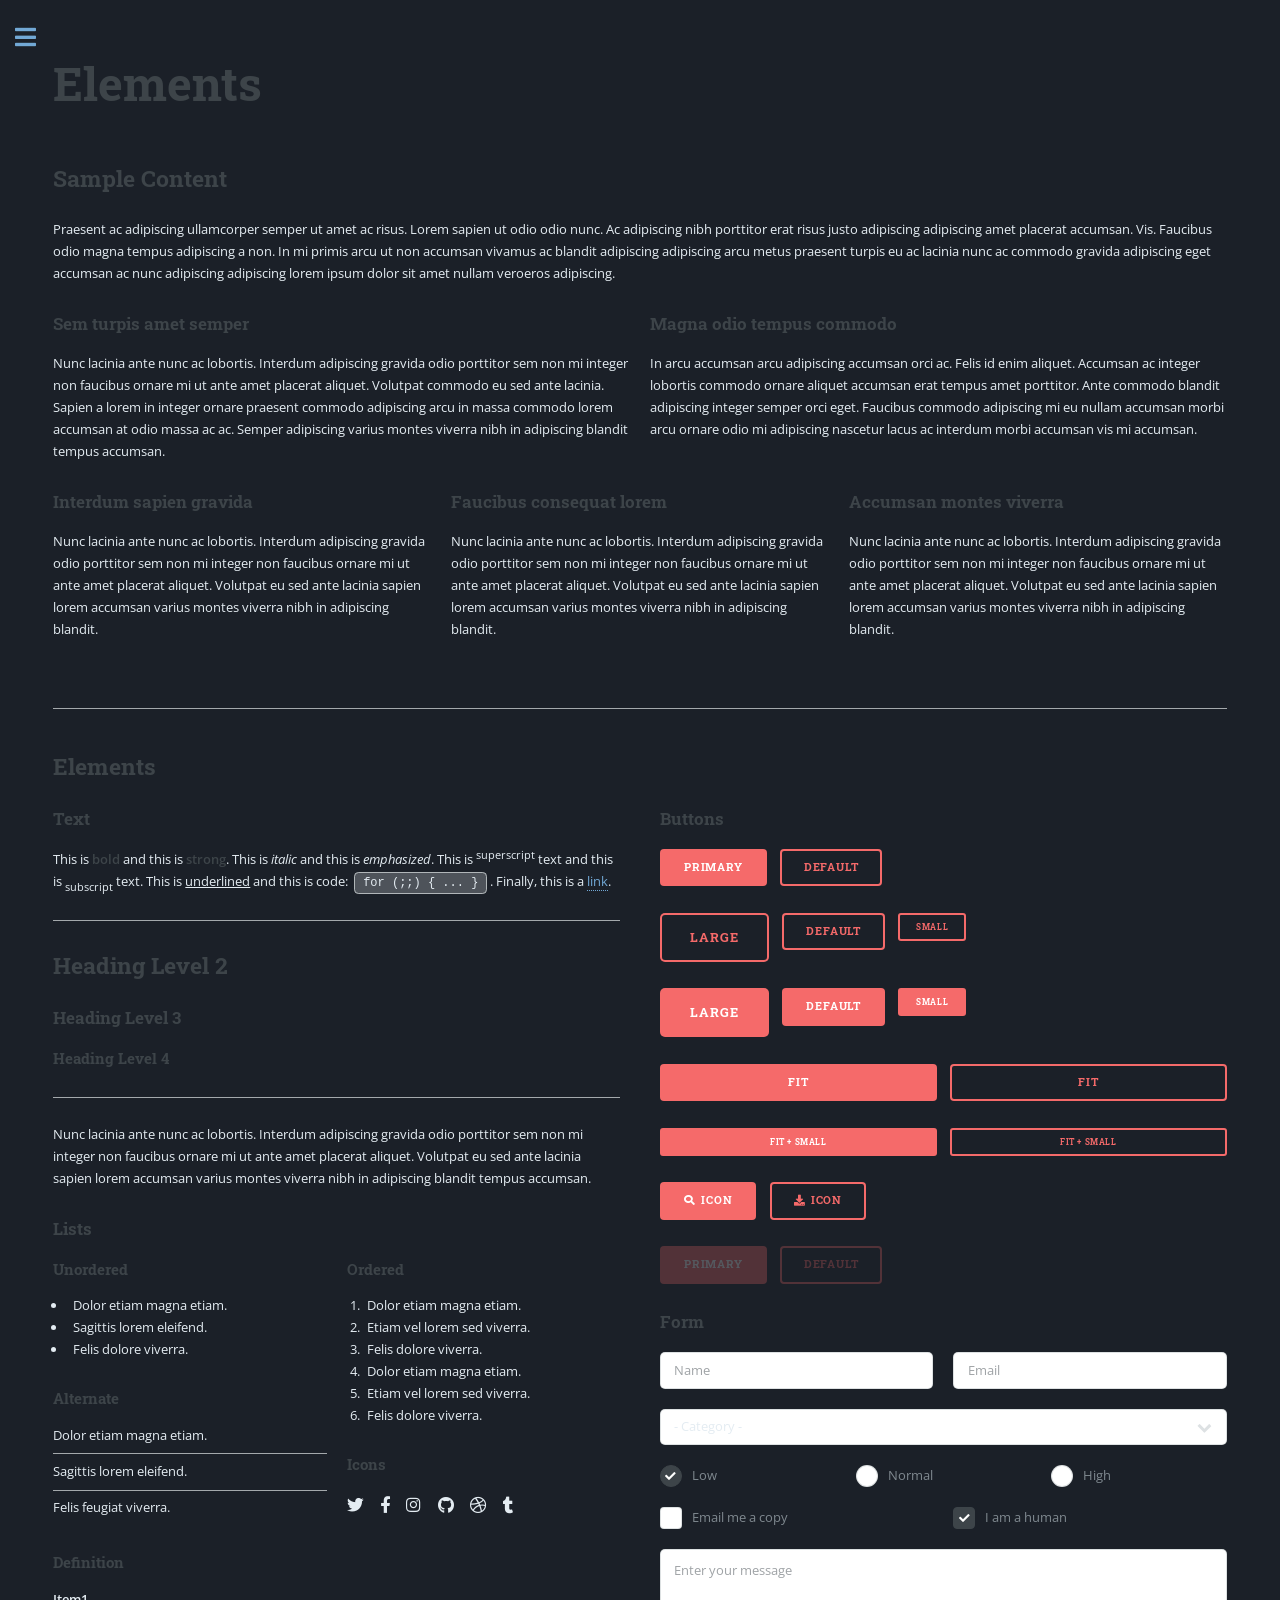
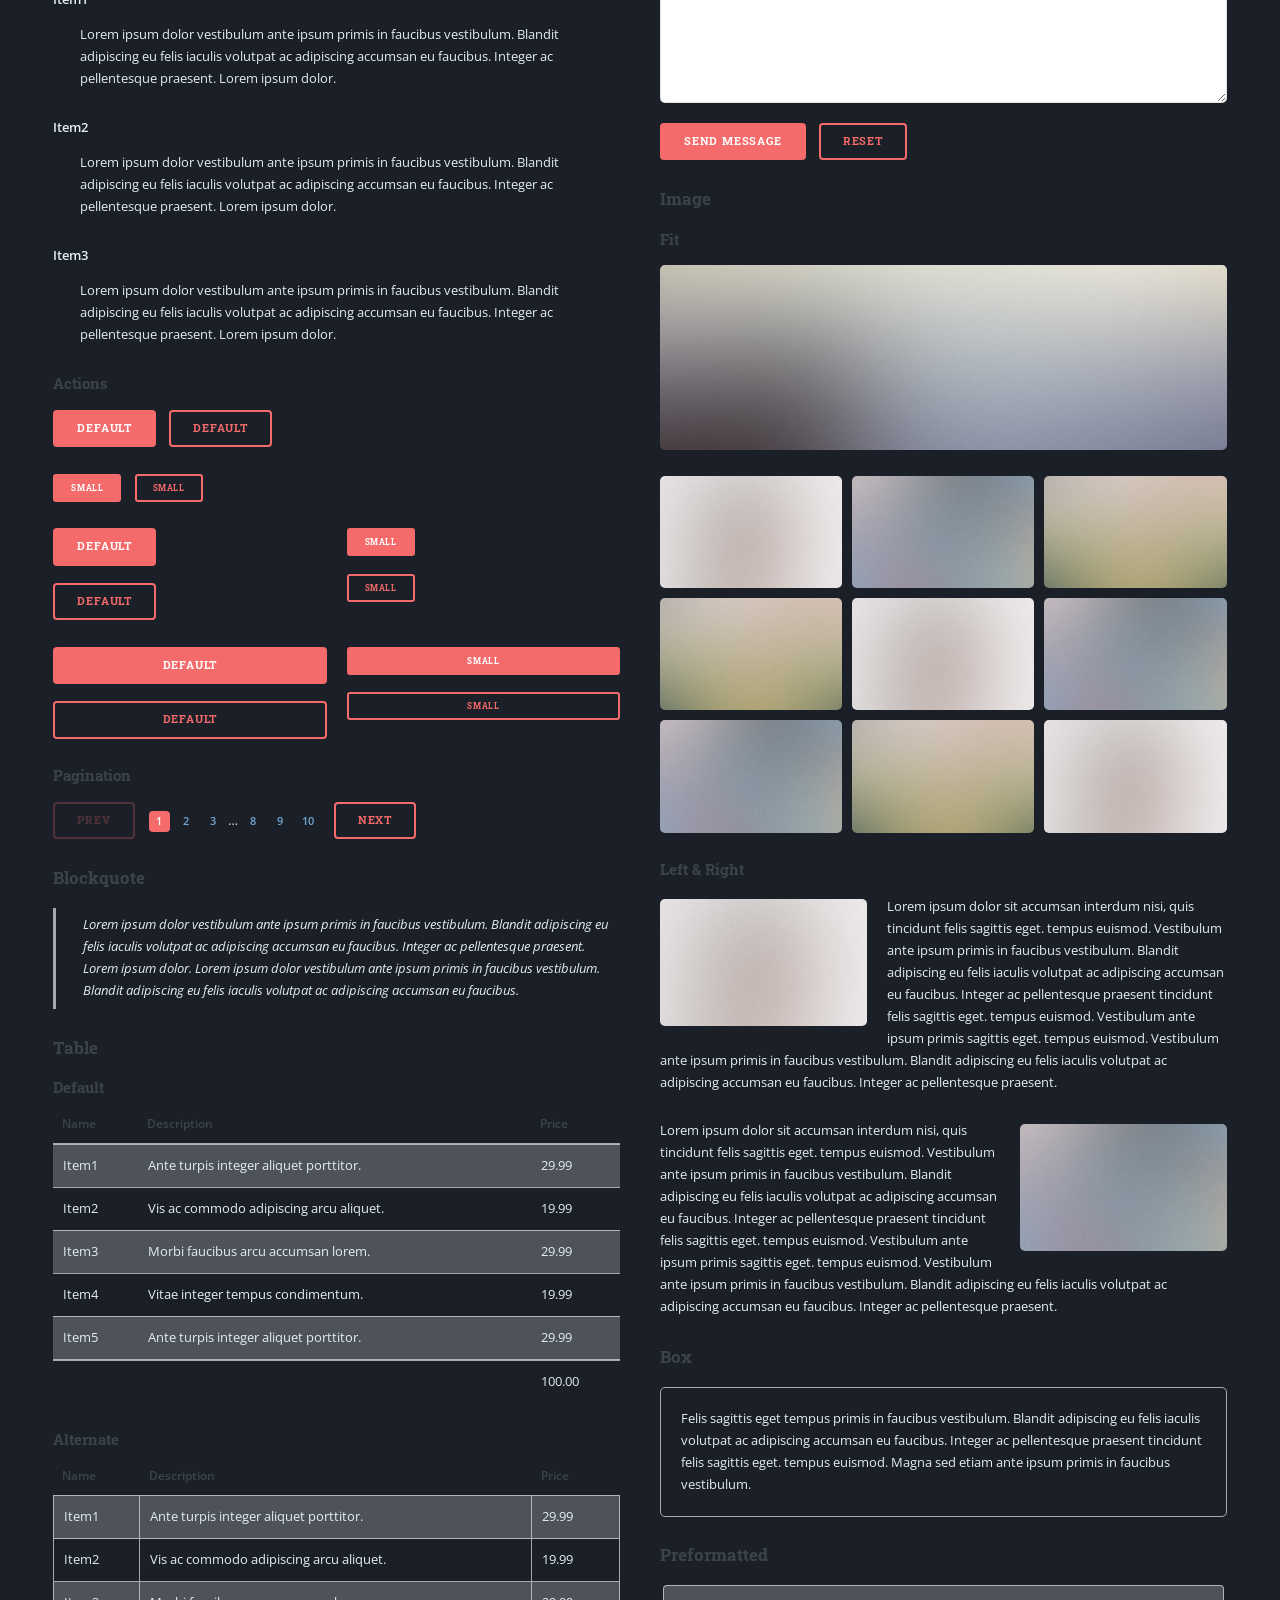
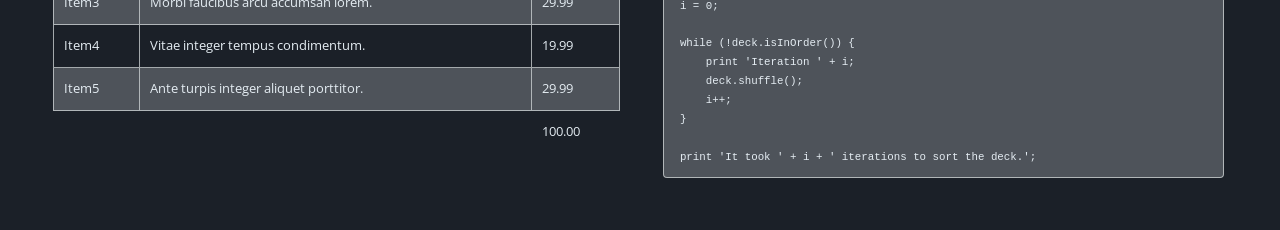
==== html5up-editorial/elements.html @ 7273179c "colors" ====
<!DOCTYPE HTML>
<!--
	Editorial by HTML5 UP
	html5up.net | @ajlkn
	Free for personal and commercial use under the CCA 3.0 license (html5up.net/license)
-->
<html>
	<head>
		<title>Elements - Editorial by HTML5 UP</title>
		<meta charset="utf-8" />
		<meta name="viewport" content="width=device-width, initial-scale=1, user-scalable=no" />
		<link rel="stylesheet" href="assets/css/main.css" />
	</head>
	<body class="is-preload">

		<!-- Wrapper -->
			<div id="wrapper">

				<!-- Main -->
					<div id="main">
						<div class="inner">

							<!-- Header -->
							

							<!-- Content -->
								<section>
									<header class="main">
										<h1>Elements</h1>
									</header>

									<!-- Content -->
										<h2 id="content">Sample Content</h2>
										<p>Praesent ac adipiscing ullamcorper semper ut amet ac risus. Lorem sapien ut odio odio nunc. Ac adipiscing nibh porttitor erat risus justo adipiscing adipiscing amet placerat accumsan. Vis. Faucibus odio magna tempus adipiscing a non. In mi primis arcu ut non accumsan vivamus ac blandit adipiscing adipiscing arcu metus praesent turpis eu ac lacinia nunc ac commodo gravida adipiscing eget accumsan ac nunc adipiscing adipiscing lorem ipsum dolor sit amet nullam veroeros adipiscing.</p>
										<div class="row">
											<div class="col-6 col-12-small">
												<h3>Sem turpis amet semper</h3>
												<p>Nunc lacinia ante nunc ac lobortis. Interdum adipiscing gravida odio porttitor sem non mi integer non faucibus ornare mi ut ante amet placerat aliquet. Volutpat commodo eu sed ante lacinia. Sapien a lorem in integer ornare praesent commodo adipiscing arcu in massa commodo lorem accumsan at odio massa ac ac. Semper adipiscing varius montes viverra nibh in adipiscing blandit tempus accumsan.</p>
											</div>
											<div class="col-6 col-12-small">
												<h3>Magna odio tempus commodo</h3>
												<p>In arcu accumsan arcu adipiscing accumsan orci ac. Felis id enim aliquet. Accumsan ac integer lobortis commodo ornare aliquet accumsan erat tempus amet porttitor. Ante commodo blandit adipiscing integer semper orci eget. Faucibus commodo adipiscing mi eu nullam accumsan morbi arcu ornare odio mi adipiscing nascetur lacus ac interdum morbi accumsan vis mi accumsan.</p>
											</div>
											<!-- Break -->
											<div class="col-4 col-12-medium">
												<h3>Interdum sapien gravida</h3>
												<p>Nunc lacinia ante nunc ac lobortis. Interdum adipiscing gravida odio porttitor sem non mi integer non faucibus ornare mi ut ante amet placerat aliquet. Volutpat eu sed ante lacinia sapien lorem accumsan varius montes viverra nibh in adipiscing blandit.</p>
											</div>
											<div class="col-4 col-12-medium">
												<h3>Faucibus consequat lorem</h3>
												<p>Nunc lacinia ante nunc ac lobortis. Interdum adipiscing gravida odio porttitor sem non mi integer non faucibus ornare mi ut ante amet placerat aliquet. Volutpat eu sed ante lacinia sapien lorem accumsan varius montes viverra nibh in adipiscing blandit.</p>
											</div>
											<div class="col-4 col-12-medium">
												<h3>Accumsan montes viverra</h3>
												<p>Nunc lacinia ante nunc ac lobortis. Interdum adipiscing gravida odio porttitor sem non mi integer non faucibus ornare mi ut ante amet placerat aliquet. Volutpat eu sed ante lacinia sapien lorem accumsan varius montes viverra nibh in adipiscing blandit.</p>
											</div>
										</div>

									<hr class="major" />

									<!-- Elements -->
										<h2 id="elements">Elements</h2>
										<div class="row gtr-200">
											<div class="col-6 col-12-medium">

												<!-- Text stuff -->
													<h3>Text</h3>
													<p>This is <b>bold</b> and this is <strong>strong</strong>. This is <i>italic</i> and this is <em>emphasized</em>.
													This is <sup>superscript</sup> text and this is <sub>subscript</sub> text.
													This is <u>underlined</u> and this is code: <code>for (;;) { ... }</code>.
													Finally, this is a <a href="#">link</a>.</p>
													<hr />
													<h2>Heading Level 2</h2>
													<h3>Heading Level 3</h3>
													<h4>Heading Level 4</h4>
													<hr />
													<p>Nunc lacinia ante nunc ac lobortis. Interdum adipiscing gravida odio porttitor sem non mi integer non faucibus ornare mi ut ante amet placerat aliquet. Volutpat eu sed ante lacinia sapien lorem accumsan varius montes viverra nibh in adipiscing blandit tempus accumsan.</p>

												<!-- Lists -->
													<h3>Lists</h3>
													<div class="row">
														<div class="col-6 col-12-small">

															<h4>Unordered</h4>
															<ul>
																<li>Dolor etiam magna etiam.</li>
																<li>Sagittis lorem eleifend.</li>
																<li>Felis dolore viverra.</li>
															</ul>

															<h4>Alternate</h4>
															<ul class="alt">
																<li>Dolor etiam magna etiam.</li>
																<li>Sagittis lorem eleifend.</li>
																<li>Felis feugiat viverra.</li>
															</ul>

														</div>
														<div class="col-6 col-12-small">

															<h4>Ordered</h4>
															<ol>
																<li>Dolor etiam magna etiam.</li>
																<li>Etiam vel lorem sed viverra.</li>
																<li>Felis dolore viverra.</li>
																<li>Dolor etiam magna etiam.</li>
																<li>Etiam vel lorem sed viverra.</li>
																<li>Felis dolore viverra.</li>
															</ol>

															<h4>Icons</h4>
															<ul class="icons">
																<li><a href="#" class="icon brands fa-twitter"><span class="label">Twitter</span></a></li>
																<li><a href="#" class="icon brands fa-facebook-f"><span class="label">Facebook</span></a></li>
																<li><a href="#" class="icon brands fa-instagram"><span class="label">Instagram</span></a></li>
																<li><a href="#" class="icon brands fa-github"><span class="label">Github</span></a></li>
																<li><a href="#" class="icon brands fa-dribbble"><span class="label">Dribbble</span></a></li>
																<li><a href="#" class="icon brands fa-tumblr"><span class="label">Tumblr</span></a></li>
															</ul>

														</div>
													</div>
													<h4>Definition</h4>
													<dl>
														<dt>Item1</dt>
														<dd>
															<p>Lorem ipsum dolor vestibulum ante ipsum primis in faucibus vestibulum. Blandit adipiscing eu felis iaculis volutpat ac adipiscing accumsan eu faucibus. Integer ac pellentesque praesent. Lorem ipsum dolor.</p>
														</dd>
														<dt>Item2</dt>
														<dd>
															<p>Lorem ipsum dolor vestibulum ante ipsum primis in faucibus vestibulum. Blandit adipiscing eu felis iaculis volutpat ac adipiscing accumsan eu faucibus. Integer ac pellentesque praesent. Lorem ipsum dolor.</p>
														</dd>
														<dt>Item3</dt>
														<dd>
															<p>Lorem ipsum dolor vestibulum ante ipsum primis in faucibus vestibulum. Blandit adipiscing eu felis iaculis volutpat ac adipiscing accumsan eu faucibus. Integer ac pellentesque praesent. Lorem ipsum dolor.</p>
														</dd>
													</dl>

													<h4>Actions</h4>
													<ul class="actions">
														<li><a href="#" class="button primary">Default</a></li>
														<li><a href="#" class="button">Default</a></li>
													</ul>
													<ul class="actions small">
														<li><a href="#" class="button primary small">Small</a></li>
														<li><a href="#" class="button small">Small</a></li>
													</ul>
													<div class="row">
														<div class="col-6 col-12-small">
															<ul class="actions stacked">
																<li><a href="#" class="button primary">Default</a></li>
																<li><a href="#" class="button">Default</a></li>
															</ul>
														</div>
														<div class="col-6 col-12-small">
															<ul class="actions stacked">
																<li><a href="#" class="button primary small">Small</a></li>
																<li><a href="#" class="button small">Small</a></li>
															</ul>
														</div>
														<div class="col-6 col-12-small">
															<ul class="actions stacked">
																<li><a href="#" class="button primary fit">Default</a></li>
																<li><a href="#" class="button fit">Default</a></li>
															</ul>
														</div>
														<div class="col-6 col-12-small">
															<ul class="actions stacked">
																<li><a href="#" class="button primary small fit">Small</a></li>
																<li><a href="#" class="button small fit">Small</a></li>
															</ul>
														</div>
													</div>

													<h4>Pagination</h4>
													<ul class="pagination">
														<li><span class="button disabled">Prev</span></li>
														<li><a href="#" class="page active">1</a></li>
														<li><a href="#" class="page">2</a></li>
														<li><a href="#" class="page">3</a></li>
														<li><span>&hellip;</span></li>
														<li><a href="#" class="page">8</a></li>
														<li><a href="#" class="page">9</a></li>
														<li><a href="#" class="page">10</a></li>
														<li><a href="#" class="button">Next</a></li>
													</ul>

												<!-- Blockquote -->
													<h3>Blockquote</h3>
													<blockquote>Lorem ipsum dolor vestibulum ante ipsum primis in faucibus vestibulum. Blandit adipiscing eu felis iaculis volutpat ac adipiscing accumsan eu faucibus. Integer ac pellentesque praesent. Lorem ipsum dolor. Lorem ipsum dolor vestibulum ante ipsum primis in faucibus vestibulum. Blandit adipiscing eu felis iaculis volutpat ac adipiscing accumsan eu faucibus.</blockquote>

												<!-- Table -->
													<h3>Table</h3>

													<h4>Default</h4>
													<div class="table-wrapper">
														<table>
															<thead>
																<tr>
																	<th>Name</th>
																	<th>Description</th>
																	<th>Price</th>
																</tr>
															</thead>
															<tbody>
																<tr>
																	<td>Item1</td>
																	<td>Ante turpis integer aliquet porttitor.</td>
																	<td>29.99</td>
																</tr>
																<tr>
																	<td>Item2</td>
																	<td>Vis ac commodo adipiscing arcu aliquet.</td>
																	<td>19.99</td>
																</tr>
																<tr>
																	<td>Item3</td>
																	<td> Morbi faucibus arcu accumsan lorem.</td>
																	<td>29.99</td>
																</tr>
																<tr>
																	<td>Item4</td>
																	<td>Vitae integer tempus condimentum.</td>
																	<td>19.99</td>
																</tr>
																<tr>
																	<td>Item5</td>
																	<td>Ante turpis integer aliquet porttitor.</td>
																	<td>29.99</td>
																</tr>
															</tbody>
															<tfoot>
																<tr>
																	<td colspan="2"></td>
																	<td>100.00</td>
																</tr>
															</tfoot>
														</table>
													</div>

													<h4>Alternate</h4>
													<div class="table-wrapper">
														<table class="alt">
															<thead>
																<tr>
																	<th>Name</th>
																	<th>Description</th>
																	<th>Price</th>
																</tr>
															</thead>
															<tbody>
																<tr>
																	<td>Item1</td>
																	<td>Ante turpis integer aliquet porttitor.</td>
																	<td>29.99</td>
																</tr>
																<tr>
																	<td>Item2</td>
																	<td>Vis ac commodo adipiscing arcu aliquet.</td>
																	<td>19.99</td>
																</tr>
																<tr>
																	<td>Item3</td>
																	<td> Morbi faucibus arcu accumsan lorem.</td>
																	<td>29.99</td>
																</tr>
																<tr>
																	<td>Item4</td>
																	<td>Vitae integer tempus condimentum.</td>
																	<td>19.99</td>
																</tr>
																<tr>
																	<td>Item5</td>
																	<td>Ante turpis integer aliquet porttitor.</td>
																	<td>29.99</td>
																</tr>
															</tbody>
															<tfoot>
																<tr>
																	<td colspan="2"></td>
																	<td>100.00</td>
																</tr>
															</tfoot>
														</table>
													</div>

											</div>
											<div class="col-6 col-12-medium">

												<!-- Buttons -->
													<h3>Buttons</h3>
													<ul class="actions">
														<li><a href="#" class="button primary">Primary</a></li>
														<li><a href="#" class="button">Default</a></li>
													</ul>
													<ul class="actions">
														<li><a href="#" class="button large">Large</a></li>
														<li><a href="#" class="button">Default</a></li>
														<li><a href="#" class="button small">Small</a></li>
													</ul>
													<ul class="actions">
														<li><a href="#" class="button primary large">Large</a></li>
														<li><a href="#" class="button primary">Default</a></li>
														<li><a href="#" class="button primary small">Small</a></li>
													</ul>
													<ul class="actions fit">
														<li><a href="#" class="button primary fit">Fit</a></li>
														<li><a href="#" class="button fit">Fit</a></li>
													</ul>
													<ul class="actions fit small">
														<li><a href="#" class="button primary fit small">Fit + Small</a></li>
														<li><a href="#" class="button fit small">Fit + Small</a></li>
													</ul>
													<ul class="actions">
														<li><a href="#" class="button primary icon solid fa-search">Icon</a></li>
														<li><a href="#" class="button icon solid fa-download">Icon</a></li>
													</ul>
													<ul class="actions">
														<li><span class="button primary disabled">Primary</span></li>
														<li><span class="button disabled">Default</span></li>
													</ul>

												<!-- Form -->
													<h3>Form</h3>

													<form method="post" action="#">
														<div class="row gtr-uniform">
															<div class="col-6 col-12-xsmall">
																<input type="text" name="demo-name" id="demo-name" value="" placeholder="Name" />
															</div>
															<div class="col-6 col-12-xsmall">
																<input type="email" name="demo-email" id="demo-email" value="" placeholder="Email" />
															</div>
															<!-- Break -->
															<div class="col-12">
																<select name="demo-category" id="demo-category">
																	<option value="">- Category -</option>
																	<option value="1">Manufacturing</option>
																	<option value="1">Shipping</option>
																	<option value="1">Administration</option>
																	<option value="1">Human Resources</option>
																</select>
															</div>
															<!-- Break -->
															<div class="col-4 col-12-small">
																<input type="radio" id="demo-priority-low" name="demo-priority" checked>
																<label for="demo-priority-low">Low</label>
															</div>
															<div class="col-4 col-12-small">
																<input type="radio" id="demo-priority-normal" name="demo-priority">
																<label for="demo-priority-normal">Normal</label>
															</div>
															<div class="col-4 col-12-small">
																<input type="radio" id="demo-priority-high" name="demo-priority">
																<label for="demo-priority-high">High</label>
															</div>
															<!-- Break -->
															<div class="col-6 col-12-small">
																<input type="checkbox" id="demo-copy" name="demo-copy">
																<label for="demo-copy">Email me a copy</label>
															</div>
															<div class="col-6 col-12-small">
																<input type="checkbox" id="demo-human" name="demo-human" checked>
																<label for="demo-human">I am a human</label>
															</div>
															<!-- Break -->
															<div class="col-12">
																<textarea name="demo-message" id="demo-message" placeholder="Enter your message" rows="6"></textarea>
															</div>
															<!-- Break -->
															<div class="col-12">
																<ul class="actions">
																	<li><input type="submit" value="Send Message" class="primary" /></li>
																	<li><input type="reset" value="Reset" /></li>
																</ul>
															</div>
														</div>
													</form>

												<!-- Image -->
													<h3>Image</h3>

													<h4>Fit</h4>
													<span class="image fit"><img src="images/pic11.jpg" alt="" /></span>
													<div class="box alt">
														<div class="row gtr-50 gtr-uniform">
															<div class="col-4"><span class="image fit"><img src="images/pic01.jpg" alt="" /></span></div>
															<div class="col-4"><span class="image fit"><img src="images/pic02.jpg" alt="" /></span></div>
															<div class="col-4"><span class="image fit"><img src="images/pic03.jpg" alt="" /></span></div>
															<!-- Break -->
															<div class="col-4"><span class="image fit"><img src="images/pic03.jpg" alt="" /></span></div>
															<div class="col-4"><span class="image fit"><img src="images/pic01.jpg" alt="" /></span></div>
															<div class="col-4"><span class="image fit"><img src="images/pic02.jpg" alt="" /></span></div>
															<!-- Break -->
															<div class="col-4"><span class="image fit"><img src="images/pic02.jpg" alt="" /></span></div>
															<div class="col-4"><span class="image fit"><img src="images/pic03.jpg" alt="" /></span></div>
															<div class="col-4"><span class="image fit"><img src="images/pic01.jpg" alt="" /></span></div>
														</div>
													</div>

													<h4>Left &amp; Right</h4>
													<p><span class="image left"><img src="images/pic01.jpg" alt="" /></span>Lorem ipsum dolor sit accumsan interdum nisi, quis tincidunt felis sagittis eget. tempus euismod. Vestibulum ante ipsum primis in faucibus vestibulum. Blandit adipiscing eu felis iaculis volutpat ac adipiscing accumsan eu faucibus. Integer ac pellentesque praesent tincidunt felis sagittis eget. tempus euismod. Vestibulum ante ipsum primis sagittis eget. tempus euismod. Vestibulum ante ipsum primis in faucibus vestibulum. Blandit adipiscing eu felis iaculis volutpat ac adipiscing accumsan eu faucibus. Integer ac pellentesque praesent.</p>
													<p><span class="image right"><img src="images/pic02.jpg" alt="" /></span>Lorem ipsum dolor sit accumsan interdum nisi, quis tincidunt felis sagittis eget. tempus euismod. Vestibulum ante ipsum primis in faucibus vestibulum. Blandit adipiscing eu felis iaculis volutpat ac adipiscing accumsan eu faucibus. Integer ac pellentesque praesent tincidunt felis sagittis eget. tempus euismod. Vestibulum ante ipsum primis sagittis eget. tempus euismod. Vestibulum ante ipsum primis in faucibus vestibulum. Blandit adipiscing eu felis iaculis volutpat ac adipiscing accumsan eu faucibus. Integer ac pellentesque praesent.</p>

												<!-- Box -->
													<h3>Box</h3>
													<div class="box">
														<p>Felis sagittis eget tempus primis in faucibus vestibulum. Blandit adipiscing eu felis iaculis volutpat ac adipiscing accumsan eu faucibus. Integer ac pellentesque praesent tincidunt felis sagittis eget. tempus euismod. Magna sed etiam ante ipsum primis in faucibus vestibulum.</p>
													</div>

												<!-- Preformatted Code -->
													<h3>Preformatted</h3>
													<pre><code>i = 0;

while (!deck.isInOrder()) {
    print 'Iteration ' + i;
    deck.shuffle();
    i++;
}

print 'It took ' + i + ' iterations to sort the deck.';
</code></pre>

											</div>
										</div>

								</section>

						</div>
					</div>

				<!-- Sidebar -->
					<div id="sidebar">
						<div class="inner">

							<!-- Search -->
								<section id="search" class="alt">
									<form method="post" action="#">
										<input type="text" name="query" id="query" placeholder="Search" />
									</form>
								</section>

							<!-- Menu -->
								<nav id="menu">
									<header class="major">
										<h2>Menu</h2>
									</header>
									<ul>
										<li><a href="index.html">Homepage</a></li>
										<li><a href="generic.html">Generic</a></li>
										<li><a href="elements.html">Elements</a></li>
										<li>
											<span class="opener">Submenu</span>
											<ul>
												<li><a href="#">Lorem Dolor</a></li>
												<li><a href="#">Ipsum Adipiscing</a></li>
												<li><a href="#">Tempus Magna</a></li>
												<li><a href="#">Feugiat Veroeros</a></li>
											</ul>
										</li>
										<li><a href="#">Etiam Dolore</a></li>
										<li><a href="#">Adipiscing</a></li>
										<li>
											<span class="opener">Another Submenu</span>
											<ul>
												<li><a href="#">Lorem Dolor</a></li>
												<li><a href="#">Ipsum Adipiscing</a></li>
												<li><a href="#">Tempus Magna</a></li>
												<li><a href="#">Feugiat Veroeros</a></li>
											</ul>
										</li>
										<li><a href="#">Maximus Erat</a></li>
										<li><a href="#">Sapien Mauris</a></li>
										<li><a href="#">Amet Lacinia</a></li>
									</ul>
								</nav>

							<!-- Section -->
								<section>
									<header class="major">
										<h2>Ante interdum</h2>
									</header>
									<div class="mini-posts">
										<article>
											<a href="#" class="image"><img src="images/pic07.jpg" alt="" /></a>
											<p>Aenean ornare velit lacus, ac varius enim lorem ullamcorper dolore aliquam.</p>
										</article>
										<article>
											<a href="#" class="image"><img src="images/pic08.jpg" alt="" /></a>
											<p>Aenean ornare velit lacus, ac varius enim lorem ullamcorper dolore aliquam.</p>
										</article>
										<article>
											<a href="#" class="image"><img src="images/pic09.jpg" alt="" /></a>
											<p>Aenean ornare velit lacus, ac varius enim lorem ullamcorper dolore aliquam.</p>
										</article>
									</div>
									<ul class="actions">
										<li><a href="#" class="button">More</a></li>
									</ul>
								</section>

							<!-- Section -->
								<section>
									<header class="major">
										<h2>Get in touch</h2>
									</header>
									<p>Sed varius enim lorem ullamcorper dolore aliquam aenean ornare velit lacus, ac varius enim lorem ullamcorper dolore. Proin sed aliquam facilisis ante interdum. Sed nulla amet lorem feugiat tempus aliquam.</p>
									<ul class="contact">
										<li class="icon solid fa-envelope"><a href="#">information@untitled.tld</a></li>
										<li class="icon solid fa-phone">(000) 000-0000</li>
										<li class="icon solid fa-home">1234 Somewhere Road #8254<br />
										Nashville, TN 00000-0000</li>
									</ul>
								</section>

							<!-- Footer -->
								<footer id="footer">
									<p class="copyright">&copy; Untitled. All rights reserved. Demo Images: <a href="https://unsplash.com">Unsplash</a>. Design: <a href="https://html5up.net">HTML5 UP</a>.</p>
								</footer>

						</div>
					</div>

			</div>

		<!-- Scripts -->
			<script src="assets/js/jquery.min.js"></script>
			<script src="assets/js/browser.min.js"></script>
			<script src="assets/js/breakpoints.min.js"></script>
			<script src="assets/js/util.js"></script>
			<script src="assets/js/main.js"></script>

	</body>
</html>
---- html5up-editorial/assets/css/main.css ----
@import url(fontawesome-all.min.css);
@import url("https://fonts.googleapis.com/css?family=Open+Sans:400,600,400italic,600italic|Roboto+Slab:400,700");
/*
	Editorial by HTML5 UP
	html5up.net | @ajlkn
	Free for personal and commercial use under the CCA 3.0 license (html5up.net/license)
*/
html, body, div, span, applet, object,
iframe, h1, h2, h3, h4, h5, h6, p, blockquote,
pre, a, abbr, acronym, address, big, cite,
code, del, dfn, em, img, ins, kbd, q, s, samp,
small, strike, strong, sub, sup, tt, var, b,
u, i, center, dl, dt, dd, ol, ul, li, fieldset,
form, label, legend, table, caption, tbody,
tfoot, thead, tr, th, td, article, aside,
canvas, details, embed, figure, figcaption,
footer, header, hgroup, menu, nav, output, ruby,
section, summary, time, mark, audio, video {
  margin: 0;
  padding: 0;
  border: 0;
  font-size: 100%;
  font: inherit;
  vertical-align: baseline; }

article, aside, details, figcaption, figure,
footer, header, hgroup, menu, nav, section {
  display: block; }

body {
  line-height: 1; }

ol, ul {
  list-style: none; }

blockquote, q {
  quotes: none; }
  blockquote:before, blockquote:after, q:before, q:after {
    content: '';
    content: none; }

table {
  border-collapse: collapse;
  border-spacing: 0; }

body {
  -webkit-text-size-adjust: none; }

mark {
  background-color: transparent;
  color: inherit; }

input::-moz-focus-inner {
  border: 0;
  padding: 0; }

input, select, textarea {
  -moz-appearance: none;
  -webkit-appearance: none;
  -ms-appearance: none;
  appearance: none; }

/* Basic */
@-ms-viewport {
  width: device-width; }

body {
  -ms-overflow-style: scrollbar; }

@media screen and (max-width: 480px) {
  html, body {
    min-width: 320px; } }

html {
  box-sizing: border-box; }

*, *:before, *:after {
  box-sizing: inherit; }

body {
  background: #1b2028; }
  body.is-preload *, body.is-preload *:before, body.is-preload *:after, body.is-resizing *, body.is-resizing *:before, body.is-resizing *:after {
    -moz-animation: none !important;
    -webkit-animation: none !important;
    -ms-animation: none !important;
    animation: none !important;
    -moz-transition: none !important;
    -webkit-transition: none !important;
    -ms-transition: none !important;
    transition: none !important; }

/* Type */
body, input, select, textarea {
  color: #e4ecf2;
  font-family: "Open Sans", sans-serif;
  font-size: 13pt;
  font-weight: 400;
  line-height: 1.65; }
  @media screen and (max-width: 1680px) {
    body, input, select, textarea {
      font-size: 11pt; } }
  @media screen and (max-width: 1280px) {
    body, input, select, textarea {
      font-size: 10pt; } }
  @media screen and (max-width: 360px) {
    body, input, select, textarea {
      font-size: 9pt; } }

a {
  -moz-transition: color 0.2s ease-in-out, border-bottom-color 0.2s ease-in-out;
  -webkit-transition: color 0.2s ease-in-out, border-bottom-color 0.2s ease-in-out;
  -ms-transition: color 0.2s ease-in-out, border-bottom-color 0.2s ease-in-out;
  transition: color 0.2s ease-in-out, border-bottom-color 0.2s ease-in-out;
  border-bottom: dotted 1px;
  color: #72a8d5;
  text-decoration: none; }
  a:hover {
    border-bottom-color: #171b1e;
    color: #171b1e !important; }
    a:hover strong {
      color: inherit; }

strong, b {
  color: #3d4449;
  font-weight: 600; }

em, i {
  font-style: italic; }

p {
  margin: 0 0 2em 0; }

h1, h2, h3, h4, h5, h6 {
  color: #3d4449;
  font-family: "Roboto Slab", serif;
  font-weight: 700;
  line-height: 1.5;
  margin: 0 0 1em 0; }
  h1 a, h2 a, h3 a, h4 a, h5 a, h6 a {
    color: inherit;
    text-decoration: none;
    border-bottom: 0; }

h1 {
  font-size: 4em;
  margin: 0 0 0.5em 0;
  line-height: 1.3; }

h2 {
  font-size: 1.75em; }

h3 {
  font-size: 1.25em; }

h4 {
  font-size: 1.1em; }

h5 {
  font-size: 0.9em; }

h6 {
  font-size: 0.7em; }

@media screen and (max-width: 1680px) {
  h1 {
    font-size: 3.5em; } }

@media screen and (max-width: 980px) {
  h1 {
    font-size: 3.25em; } }

@media screen and (max-width: 736px) {
  h1 {
    font-size: 2em;
    line-height: 1.4; }
  h2 {
    font-size: 1.5em; } }

sub {
  font-size: 0.8em;
  position: relative;
  top: 0.5em; }

sup {
  font-size: 0.8em;
  position: relative;
  top: -0.5em; }

blockquote {
  border-left: solid 3px rgba(210, 215, 217, 0.75);
  font-style: italic;
  margin: 0 0 2em 0;
  padding: 0.5em 0 0.5em 2em; }

code {
  background: rgba(230, 235, 237, 0.25);
  border-radius: 0.375em;
  border: solid 1px rgba(210, 215, 217, 0.75);
  font-family: "Courier New", monospace;
  font-size: 0.9em;
  margin: 0 0.25em;
  padding: 0.25em 0.65em; }

pre {
  -webkit-overflow-scrolling: touch;
  font-family: "Courier New", monospace;
  font-size: 0.9em;
  margin: 0 0 2em 0; }
  pre code {
    display: block;
    line-height: 1.75;
    padding: 1em 1.5em;
    overflow-x: auto; }

hr {
  border: 0;
  border-bottom: solid 1px rgba(210, 215, 217, 0.75);
  margin: 2em 0; }
  hr.major {
    margin: 3em 0; }

.align-left {
  text-align: left; }

.align-center {
  text-align: center; }

.align-right {
  text-align: right; }

/* Row */
.row {
  display: flex;
  flex-wrap: wrap;
  box-sizing: border-box;
  align-items: stretch; }
  .row > * {
    box-sizing: border-box; }
  .row.gtr-uniform > * > :last-child {
    margin-bottom: 0; }
  .row.aln-left {
    justify-content: flex-start; }
  .row.aln-center {
    justify-content: center; }
  .row.aln-right {
    justify-content: flex-end; }
  .row.aln-top {
    align-items: flex-start; }
  .row.aln-middle {
    align-items: center; }
  .row.aln-bottom {
    align-items: flex-end; }
  .row > .imp {
    order: -1; }
  .row > .col-1 {
    width: 8.33333%; }
  .row > .off-1 {
    margin-left: 8.33333%; }
  .row > .col-2 {
    width: 16.66667%; }
  .row > .off-2 {
    margin-left: 16.66667%; }
  .row > .col-3 {
    width: 25%; }
  .row > .off-3 {
    margin-left: 25%; }
  .row > .col-4 {
    width: 33.33333%; }
  .row > .off-4 {
    margin-left: 33.33333%; }
  .row > .col-5 {
    width: 41.66667%; }
  .row > .off-5 {
    margin-left: 41.66667%; }
  .row > .col-6 {
    width: 50%; }
  .row > .off-6 {
    margin-left: 50%; }
  .row > .col-7 {
    width: 58.33333%; }
  .row > .off-7 {
    margin-left: 58.33333%; }
  .row > .col-8 {
    width: 66.66667%; }
  .row > .off-8 {
    margin-left: 66.66667%; }
  .row > .col-9 {
    width: 75%; }
  .row > .off-9 {
    margin-left: 75%; }
  .row > .col-10 {
    width: 83.33333%; }
  .row > .off-10 {
    margin-left: 83.33333%; }
  .row > .col-11 {
    width: 91.66667%; }
  .row > .off-11 {
    margin-left: 91.66667%; }
  .row > .col-12 {
    width: 100%; }
  .row > .off-12 {
    margin-left: 100%; }
  .row.gtr-0 {
    margin-top: 0;
    margin-left: 0em; }
    .row.gtr-0 > * {
      padding: 0 0 0 0em; }
    .row.gtr-0.gtr-uniform {
      margin-top: 0em; }
      .row.gtr-0.gtr-uniform > * {
        padding-top: 0em; }
  .row.gtr-25 {
    margin-top: 0;
    margin-left: -0.375em; }
    .row.gtr-25 > * {
      padding: 0 0 0 0.375em; }
    .row.gtr-25.gtr-uniform {
      margin-top: -0.375em; }
      .row.gtr-25.gtr-uniform > * {
        padding-top: 0.375em; }
  .row.gtr-50 {
    margin-top: 0;
    margin-left: -0.75em; }
    .row.gtr-50 > * {
      padding: 0 0 0 0.75em; }
    .row.gtr-50.gtr-uniform {
      margin-top: -0.75em; }
      .row.gtr-50.gtr-uniform > * {
        padding-top: 0.75em; }
  .row {
    margin-top: 0;
    margin-left: -1.5em; }
    .row > * {
      padding: 0 0 0 1.5em; }
    .row.gtr-uniform {
      margin-top: -1.5em; }
      .row.gtr-uniform > * {
        padding-top: 1.5em; }
  .row.gtr-150 {
    margin-top: 0;
    margin-left: -2.25em; }
    .row.gtr-150 > * {
      padding: 0 0 0 2.25em; }
    .row.gtr-150.gtr-uniform {
      margin-top: -2.25em; }
      .row.gtr-150.gtr-uniform > * {
        padding-top: 2.25em; }
  .row.gtr-200 {
    margin-top: 0;
    margin-left: -3em; }
    .row.gtr-200 > * {
      padding: 0 0 0 3em; }
    .row.gtr-200.gtr-uniform {
      margin-top: -3em; }
      .row.gtr-200.gtr-uniform > * {
        padding-top: 3em; }
  @media screen and (max-width: 1680px) {
    .row {
      display: flex;
      flex-wrap: wrap;
      box-sizing: border-box;
      align-items: stretch; }
      .row > * {
        box-sizing: border-box; }
      .row.gtr-uniform > * > :last-child {
        margin-bottom: 0; }
      .row.aln-left {
        justify-content: flex-start; }
      .row.aln-center {
        justify-content: center; }
      .row.aln-right {
        justify-content: flex-end; }
      .row.aln-top {
        align-items: flex-start; }
      .row.aln-middle {
        align-items: center; }
      .row.aln-bottom {
        align-items: flex-end; }
      .row > .imp-xlarge {
        order: -1; }
      .row > .col-1-xlarge {
        width: 8.33333%; }
      .row > .off-1-xlarge {
        margin-left: 8.33333%; }
      .row > .col-2-xlarge {
        width: 16.66667%; }
      .row > .off-2-xlarge {
        margin-left: 16.66667%; }
      .row > .col-3-xlarge {
        width: 25%; }
      .row > .off-3-xlarge {
        margin-left: 25%; }
      .row > .col-4-xlarge {
        width: 33.33333%; }
      .row > .off-4-xlarge {
        margin-left: 33.33333%; }
      .row > .col-5-xlarge {
        width: 41.66667%; }
      .row > .off-5-xlarge {
        margin-left: 41.66667%; }
      .row > .col-6-xlarge {
        width: 50%; }
      .row > .off-6-xlarge {
        margin-left: 50%; }
      .row > .col-7-xlarge {
        width: 58.33333%; }
      .row > .off-7-xlarge {
        margin-left: 58.33333%; }
      .row > .col-8-xlarge {
        width: 66.66667%; }
      .row > .off-8-xlarge {
        margin-left: 66.66667%; }
      .row > .col-9-xlarge {
        width: 75%; }
      .row > .off-9-xlarge {
        margin-left: 75%; }
      .row > .col-10-xlarge {
        width: 83.33333%; }
      .row > .off-10-xlarge {
        margin-left: 83.33333%; }
      .row > .col-11-xlarge {
        width: 91.66667%; }
      .row > .off-11-xlarge {
        margin-left: 91.66667%; }
      .row > .col-12-xlarge {
        width: 100%; }
      .row > .off-12-xlarge {
        margin-left: 100%; }
      .row.gtr-0 {
        margin-top: 0;
        margin-left: 0em; }
        .row.gtr-0 > * {
          padding: 0 0 0 0em; }
        .row.gtr-0.gtr-uniform {
          margin-top: 0em; }
          .row.gtr-0.gtr-uniform > * {
            padding-top: 0em; }
      .row.gtr-25 {
        margin-top: 0;
        margin-left: -0.375em; }
        .row.gtr-25 > * {
          padding: 0 0 0 0.375em; }
        .row.gtr-25.gtr-uniform {
          margin-top: -0.375em; }
          .row.gtr-25.gtr-uniform > * {
            padding-top: 0.375em; }
      .row.gtr-50 {
        margin-top: 0;
        margin-left: -0.75em; }
        .row.gtr-50 > * {
          padding: 0 0 0 0.75em; }
        .row.gtr-50.gtr-uniform {
          margin-top: -0.75em; }
          .row.gtr-50.gtr-uniform > * {
            padding-top: 0.75em; }
      .row {
        margin-top: 0;
        margin-left: -1.5em; }
        .row > * {
          padding: 0 0 0 1.5em; }
        .row.gtr-uniform {
          margin-top: -1.5em; }
          .row.gtr-uniform > * {
            padding-top: 1.5em; }
      .row.gtr-150 {
        margin-top: 0;
        margin-left: -2.25em; }
        .row.gtr-150 > * {
          padding: 0 0 0 2.25em; }
        .row.gtr-150.gtr-uniform {
          margin-top: -2.25em; }
          .row.gtr-150.gtr-uniform > * {
            padding-top: 2.25em; }
      .row.gtr-200 {
        margin-top: 0;
        margin-left: -3em; }
        .row.gtr-200 > * {
          padding: 0 0 0 3em; }
        .row.gtr-200.gtr-uniform {
          margin-top: -3em; }
          .row.gtr-200.gtr-uniform > * {
            padding-top: 3em; } }
  @media screen and (max-width: 1280px) {
    .row {
      display: flex;
      flex-wrap: wrap;
      box-sizing: border-box;
      align-items: stretch; }
      .row > * {
        box-sizing: border-box; }
      .row.gtr-uniform > * > :last-child {
        margin-bottom: 0; }
      .row.aln-left {
        justify-content: flex-start; }
      .row.aln-center {
        justify-content: center; }
      .row.aln-right {
        justify-content: flex-end; }
      .row.aln-top {
        align-items: flex-start; }
      .row.aln-middle {
        align-items: center; }
      .row.aln-bottom {
        align-items: flex-end; }
      .row > .imp-large {
        order: -1; }
      .row > .col-1-large {
        width: 8.33333%; }
      .row > .off-1-large {
        margin-left: 8.33333%; }
      .row > .col-2-large {
        width: 16.66667%; }
      .row > .off-2-large {
        margin-left: 16.66667%; }
      .row > .col-3-large {
        width: 25%; }
      .row > .off-3-large {
        margin-left: 25%; }
      .row > .col-4-large {
        width: 33.33333%; }
      .row > .off-4-large {
        margin-left: 33.33333%; }
      .row > .col-5-large {
        width: 41.66667%; }
      .row > .off-5-large {
        margin-left: 41.66667%; }
      .row > .col-6-large {
        width: 50%; }
      .row > .off-6-large {
        margin-left: 50%; }
      .row > .col-7-large {
        width: 58.33333%; }
      .row > .off-7-large {
        margin-left: 58.33333%; }
      .row > .col-8-large {
        width: 66.66667%; }
      .row > .off-8-large {
        margin-left: 66.66667%; }
      .row > .col-9-large {
        width: 75%; }
      .row > .off-9-large {
        margin-left: 75%; }
      .row > .col-10-large {
        width: 83.33333%; }
      .row > .off-10-large {
        margin-left: 83.33333%; }
      .row > .col-11-large {
        width: 91.66667%; }
      .row > .off-11-large {
        margin-left: 91.66667%; }
      .row > .col-12-large {
        width: 100%; }
      .row > .off-12-large {
        margin-left: 100%; }
      .row.gtr-0 {
        margin-top: 0;
        margin-left: 0em; }
        .row.gtr-0 > * {
          padding: 0 0 0 0em; }
        .row.gtr-0.gtr-uniform {
          margin-top: 0em; }
          .row.gtr-0.gtr-uniform > * {
            padding-top: 0em; }
      .row.gtr-25 {
        margin-top: 0;
        margin-left: -0.375em; }
        .row.gtr-25 > * {
          padding: 0 0 0 0.375em; }
        .row.gtr-25.gtr-uniform {
          margin-top: -0.375em; }
          .row.gtr-25.gtr-uniform > * {
            padding-top: 0.375em; }
      .row.gtr-50 {
        margin-top: 0;
        margin-left: -0.75em; }
        .row.gtr-50 > * {
          padding: 0 0 0 0.75em; }
        .row.gtr-50.gtr-uniform {
          margin-top: -0.75em; }
          .row.gtr-50.gtr-uniform > * {
            padding-top: 0.75em; }
      .row {
        margin-top: 0;
        margin-left: -1.5em; }
        .row > * {
          padding: 0 0 0 1.5em; }
        .row.gtr-uniform {
          margin-top: -1.5em; }
          .row.gtr-uniform > * {
            padding-top: 1.5em; }
      .row.gtr-150 {
        margin-top: 0;
        margin-left: -2.25em; }
        .row.gtr-150 > * {
          padding: 0 0 0 2.25em; }
        .row.gtr-150.gtr-uniform {
          margin-top: -2.25em; }
          .row.gtr-150.gtr-uniform > * {
            padding-top: 2.25em; }
      .row.gtr-200 {
        margin-top: 0;
        margin-left: -3em; }
        .row.gtr-200 > * {
          padding: 0 0 0 3em; }
        .row.gtr-200.gtr-uniform {
          margin-top: -3em; }
          .row.gtr-200.gtr-uniform > * {
            padding-top: 3em; } }
  @media screen and (max-width: 980px) {
    .row {
      display: flex;
      flex-wrap: wrap;
      box-sizing: border-box;
      align-items: stretch; }
      .row > * {
        box-sizing: border-box; }
      .row.gtr-uniform > * > :last-child {
        margin-bottom: 0; }
      .row.aln-left {
        justify-content: flex-start; }
      .row.aln-center {
        justify-content: center; }
      .row.aln-right {
        justify-content: flex-end; }
      .row.aln-top {
        align-items: flex-start; }
      .row.aln-middle {
        align-items: center; }
      .row.aln-bottom {
        align-items: flex-end; }
      .row > .imp-medium {
        order: -1; }
      .row > .col-1-medium {
        width: 8.33333%; }
      .row > .off-1-medium {
        margin-left: 8.33333%; }
      .row > .col-2-medium {
        width: 16.66667%; }
      .row > .off-2-medium {
        margin-left: 16.66667%; }
      .row > .col-3-medium {
        width: 25%; }
      .row > .off-3-medium {
        margin-left: 25%; }
      .row > .col-4-medium {
        width: 33.33333%; }
      .row > .off-4-medium {
        margin-left: 33.33333%; }
      .row > .col-5-medium {
        width: 41.66667%; }
      .row > .off-5-medium {
        margin-left: 41.66667%; }
      .row > .col-6-medium {
        width: 50%; }
      .row > .off-6-medium {
        margin-left: 50%; }
      .row > .col-7-medium {
        width: 58.33333%; }
      .row > .off-7-medium {
        margin-left: 58.33333%; }
      .row > .col-8-medium {
        width: 66.66667%; }
      .row > .off-8-medium {
        margin-left: 66.66667%; }
      .row > .col-9-medium {
        width: 75%; }
      .row > .off-9-medium {
        margin-left: 75%; }
      .row > .col-10-medium {
        width: 83.33333%; }
      .row > .off-10-medium {
        margin-left: 83.33333%; }
      .row > .col-11-medium {
        width: 91.66667%; }
      .row > .off-11-medium {
        margin-left: 91.66667%; }
      .row > .col-12-medium {
        width: 100%; }
      .row > .off-12-medium {
        margin-left: 100%; }
      .row.gtr-0 {
        margin-top: 0;
        margin-left: 0em; }
        .row.gtr-0 > * {
          padding: 0 0 0 0em; }
        .row.gtr-0.gtr-uniform {
          margin-top: 0em; }
          .row.gtr-0.gtr-uniform > * {
            padding-top: 0em; }
      .row.gtr-25 {
        margin-top: 0;
        margin-left: -0.375em; }
        .row.gtr-25 > * {
          padding: 0 0 0 0.375em; }
        .row.gtr-25.gtr-uniform {
          margin-top: -0.375em; }
          .row.gtr-25.gtr-uniform > * {
            padding-top: 0.375em; }
      .row.gtr-50 {
        margin-top: 0;
        margin-left: -0.75em; }
        .row.gtr-50 > * {
          padding: 0 0 0 0.75em; }
        .row.gtr-50.gtr-uniform {
          margin-top: -0.75em; }
          .row.gtr-50.gtr-uniform > * {
            padding-top: 0.75em; }
      .row {
        margin-top: 0;
        margin-left: -1.5em; }
        .row > * {
          padding: 0 0 0 1.5em; }
        .row.gtr-uniform {
          margin-top: -1.5em; }
          .row.gtr-uniform > * {
            padding-top: 1.5em; }
      .row.gtr-150 {
        margin-top: 0;
        margin-left: -2.25em; }
        .row.gtr-150 > * {
          padding: 0 0 0 2.25em; }
        .row.gtr-150.gtr-uniform {
          margin-top: -2.25em; }
          .row.gtr-150.gtr-uniform > * {
            padding-top: 2.25em; }
      .row.gtr-200 {
        margin-top: 0;
        margin-left: -3em; }
        .row.gtr-200 > * {
          padding: 0 0 0 3em; }
        .row.gtr-200.gtr-uniform {
          margin-top: -3em; }
          .row.gtr-200.gtr-uniform > * {
            padding-top: 3em; } }
  @media screen and (max-width: 736px) {
    .row {
      display: flex;
      flex-wrap: wrap;
      box-sizing: border-box;
      align-items: stretch; }
      .row > * {
        box-sizing: border-box; }
      .row.gtr-uniform > * > :last-child {
        margin-bottom: 0; }
      .row.aln-left {
        justify-content: flex-start; }
      .row.aln-center {
        justify-content: center; }
      .row.aln-right {
        justify-content: flex-end; }
      .row.aln-top {
        align-items: flex-start; }
      .row.aln-middle {
        align-items: center; }
      .row.aln-bottom {
        align-items: flex-end; }
      .row > .imp-small {
        order: -1; }
      .row > .col-1-small {
        width: 8.33333%; }
      .row > .off-1-small {
        margin-left: 8.33333%; }
      .row > .col-2-small {
        width: 16.66667%; }
      .row > .off-2-small {
        margin-left: 16.66667%; }
      .row > .col-3-small {
        width: 25%; }
      .row > .off-3-small {
        margin-left: 25%; }
      .row > .col-4-small {
        width: 33.33333%; }
      .row > .off-4-small {
        margin-left: 33.33333%; }
      .row > .col-5-small {
        width: 41.66667%; }
      .row > .off-5-small {
        margin-left: 41.66667%; }
      .row > .col-6-small {
        width: 50%; }
      .row > .off-6-small {
        margin-left: 50%; }
      .row > .col-7-small {
        width: 58.33333%; }
      .row > .off-7-small {
        margin-left: 58.33333%; }
      .row > .col-8-small {
        width: 66.66667%; }
      .row > .off-8-small {
        margin-left: 66.66667%; }
      .row > .col-9-small {
        width: 75%; }
      .row > .off-9-small {
        margin-left: 75%; }
      .row > .col-10-small {
        width: 83.33333%; }
      .row > .off-10-small {
        margin-left: 83.33333%; }
      .row > .col-11-small {
        width: 91.66667%; }
      .row > .off-11-small {
        margin-left: 91.66667%; }
      .row > .col-12-small {
        width: 100%; }
      .row > .off-12-small {
        margin-left: 100%; }
      .row.gtr-0 {
        margin-top: 0;
        margin-left: 0em; }
        .row.gtr-0 > * {
          padding: 0 0 0 0em; }
        .row.gtr-0.gtr-uniform {
          margin-top: 0em; }
          .row.gtr-0.gtr-uniform > * {
            padding-top: 0em; }
      .row.gtr-25 {
        margin-top: 0;
        margin-left: -0.375em; }
        .row.gtr-25 > * {
          padding: 0 0 0 0.375em; }
        .row.gtr-25.gtr-uniform {
          margin-top: -0.375em; }
          .row.gtr-25.gtr-uniform > * {
            padding-top: 0.375em; }
      .row.gtr-50 {
        margin-top: 0;
        margin-left: -0.75em; }
        .row.gtr-50 > * {
          padding: 0 0 0 0.75em; }
        .row.gtr-50.gtr-uniform {
          margin-top: -0.75em; }
          .row.gtr-50.gtr-uniform > * {
            padding-top: 0.75em; }
      .row {
        margin-top: 0;
        margin-left: -1.5em; }
        .row > * {
          padding: 0 0 0 1.5em; }
        .row.gtr-uniform {
          margin-top: -1.5em; }
          .row.gtr-uniform > * {
            padding-top: 1.5em; }
      .row.gtr-150 {
        margin-top: 0;
        margin-left: -2.25em; }
        .row.gtr-150 > * {
          padding: 0 0 0 2.25em; }
        .row.gtr-150.gtr-uniform {
          margin-top: -2.25em; }
          .row.gtr-150.gtr-uniform > * {
            padding-top: 2.25em; }
      .row.gtr-200 {
        margin-top: 0;
        margin-left: -3em; }
        .row.gtr-200 > * {
          padding: 0 0 0 3em; }
        .row.gtr-200.gtr-uniform {
          margin-top: -3em; }
          .row.gtr-200.gtr-uniform > * {
            padding-top: 3em; } }
  @media screen and (max-width: 480px) {
    .row {
      display: flex;
      flex-wrap: wrap;
      box-sizing: border-box;
      align-items: stretch; }
      .row > * {
        box-sizing: border-box; }
      .row.gtr-uniform > * > :last-child {
        margin-bottom: 0; }
      .row.aln-left {
        justify-content: flex-start; }
      .row.aln-center {
        justify-content: center; }
      .row.aln-right {
        justify-content: flex-end; }
      .row.aln-top {
        align-items: flex-start; }
      .row.aln-middle {
        align-items: center; }
      .row.aln-bottom {
        align-items: flex-end; }
      .row > .imp-xsmall {
        order: -1; }
      .row > .col-1-xsmall {
        width: 8.33333%; }
      .row > .off-1-xsmall {
        margin-left: 8.33333%; }
      .row > .col-2-xsmall {
        width: 16.66667%; }
      .row > .off-2-xsmall {
        margin-left: 16.66667%; }
      .row > .col-3-xsmall {
        width: 25%; }
      .row > .off-3-xsmall {
        margin-left: 25%; }
      .row > .col-4-xsmall {
        width: 33.33333%; }
      .row > .off-4-xsmall {
        margin-left: 33.33333%; }
      .row > .col-5-xsmall {
        width: 41.66667%; }
      .row > .off-5-xsmall {
        margin-left: 41.66667%; }
      .row > .col-6-xsmall {
        width: 50%; }
      .row > .off-6-xsmall {
        margin-left: 50%; }
      .row > .col-7-xsmall {
        width: 58.33333%; }
      .row > .off-7-xsmall {
        margin-left: 58.33333%; }
      .row > .col-8-xsmall {
        width: 66.66667%; }
      .row > .off-8-xsmall {
        margin-left: 66.66667%; }
      .row > .col-9-xsmall {
        width: 75%; }
      .row > .off-9-xsmall {
        margin-left: 75%; }
      .row > .col-10-xsmall {
        width: 83.33333%; }
      .row > .off-10-xsmall {
        margin-left: 83.33333%; }
      .row > .col-11-xsmall {
        width: 91.66667%; }
      .row > .off-11-xsmall {
        margin-left: 91.66667%; }
      .row > .col-12-xsmall {
        width: 100%; }
      .row > .off-12-xsmall {
        margin-left: 100%; }
      .row.gtr-0 {
        margin-top: 0;
        margin-left: 0em; }
        .row.gtr-0 > * {
          padding: 0 0 0 0em; }
        .row.gtr-0.gtr-uniform {
          margin-top: 0em; }
          .row.gtr-0.gtr-uniform > * {
            padding-top: 0em; }
      .row.gtr-25 {
        margin-top: 0;
        margin-left: -0.375em; }
        .row.gtr-25 > * {
          padding: 0 0 0 0.375em; }
        .row.gtr-25.gtr-uniform {
          margin-top: -0.375em; }
          .row.gtr-25.gtr-uniform > * {
            padding-top: 0.375em; }
      .row.gtr-50 {
        margin-top: 0;
        margin-left: -0.75em; }
        .row.gtr-50 > * {
          padding: 0 0 0 0.75em; }
        .row.gtr-50.gtr-uniform {
          margin-top: -0.75em; }
          .row.gtr-50.gtr-uniform > * {
            padding-top: 0.75em; }
      .row {
        margin-top: 0;
        margin-left: -1.5em; }
        .row > * {
          padding: 0 0 0 1.5em; }
        .row.gtr-uniform {
          margin-top: -1.5em; }
          .row.gtr-uniform > * {
            padding-top: 1.5em; }
      .row.gtr-150 {
        margin-top: 0;
        margin-left: -2.25em; }
        .row.gtr-150 > * {
          padding: 0 0 0 2.25em; }
        .row.gtr-150.gtr-uniform {
          margin-top: -2.25em; }
          .row.gtr-150.gtr-uniform > * {
            padding-top: 2.25em; }
      .row.gtr-200 {
        margin-top: 0;
        margin-left: -3em; }
        .row.gtr-200 > * {
          padding: 0 0 0 3em; }
        .row.gtr-200.gtr-uniform {
          margin-top: -3em; }
          .row.gtr-200.gtr-uniform > * {
            padding-top: 3em; } }

/* Section/Article */
section.special, article.special {
  text-align: center; }

header p {
  font-family: "Roboto Slab", serif;
  font-size: 1em;
  font-weight: 400;
  letter-spacing: 0.075em;
  margin-top: -0.5em;
  text-transform: uppercase; }

header.major > :last-child {
  border-bottom: solid 3px #f9caca;
  display: inline-block;
  margin: 0 0 2em 0;
  padding: 0 0.75em 0.5em 0; }

header.main > :last-child {
  margin: 0 0 1em 0; }

/* Form */
form {
  margin: 0 0 2em 0; }

label {
  color: #3d4449;
  display: block;
  font-size: 0.9em;
  font-weight: 600;
  margin: 0 0 1em 0; }

input[type="text"],
input[type="password"],
input[type="email"],
input[type="tel"],
input[type="search"],
input[type="url"],
select,
textarea {
  -moz-appearance: none;
  -webkit-appearance: none;
  -ms-appearance: none;
  appearance: none;
  background: #ffffff;
  border-radius: 0.375em;
  border: none;
  border: solid 1px rgba(210, 215, 217, 0.75);
  color: inherit;
  display: block;
  outline: 0;
  padding: 0 1em;
  text-decoration: none;
  width: 100%; }
  input[type="text"]:invalid,
  input[type="password"]:invalid,
  input[type="email"]:invalid,
  input[type="tel"]:invalid,
  input[type="search"]:invalid,
  input[type="url"]:invalid,
  select:invalid,
  textarea:invalid {
    box-shadow: none; }
  input[type="text"]:focus,
  input[type="password"]:focus,
  input[type="email"]:focus,
  input[type="tel"]:focus,
  input[type="search"]:focus,
  input[type="url"]:focus,
  select:focus,
  textarea:focus {
    border-color: #f56a6a;
    box-shadow: 0 0 0 1px #f56a6a; }

select {
  background-image: url("data:image/svg+xml;charset=utf8,%3Csvg xmlns='http://www.w3.org/2000/svg' width='40' height='40' preserveAspectRatio='none' viewBox='0 0 40 40'%3E%3Cpath d='M9.4,12.3l10.4,10.4l10.4-10.4c0.2-0.2,0.5-0.4,0.9-0.4c0.3,0,0.6,0.1,0.9,0.4l3.3,3.3c0.2,0.2,0.4,0.5,0.4,0.9 c0,0.4-0.1,0.6-0.4,0.9L20.7,31.9c-0.2,0.2-0.5,0.4-0.9,0.4c-0.3,0-0.6-0.1-0.9-0.4L4.3,17.3c-0.2-0.2-0.4-0.5-0.4-0.9 c0-0.4,0.1-0.6,0.4-0.9l3.3-3.3c0.2-0.2,0.5-0.4,0.9-0.4S9.1,12.1,9.4,12.3z' fill='rgba(210, 215, 217, 0.75)' /%3E%3C/svg%3E");
  background-size: 1.25em;
  background-repeat: no-repeat;
  background-position: calc(100% - 1em) center;
  height: 2.75em;
  padding-right: 2.75em;
  text-overflow: ellipsis; }
  select option {
    color: #3d4449;
    background: #ffffff; }
  select:focus::-ms-value {
    background-color: transparent; }
  select::-ms-expand {
    display: none; }

input[type="text"],
input[type="password"],
input[type="email"],
input[type="tel"],
input[type="search"],
input[type="url"],
select {
  height: 2.75em; }

textarea {
  padding: 0.75em 1em; }

input[type="checkbox"],
input[type="radio"] {
  -moz-appearance: none;
  -webkit-appearance: none;
  -ms-appearance: none;
  appearance: none;
  display: block;
  float: left;
  margin-right: -2em;
  opacity: 0;
  width: 1em;
  z-index: -1; }
  input[type="checkbox"] + label,
  input[type="radio"] + label {
    text-decoration: none;
    color: #7f888f;
    cursor: pointer;
    display: inline-block;
    font-size: 1em;
    font-weight: 400;
    padding-left: 2.4em;
    padding-right: 0.75em;
    position: relative; }
    input[type="checkbox"] + label:before,
    input[type="radio"] + label:before {
      -moz-osx-font-smoothing: grayscale;
      -webkit-font-smoothing: antialiased;
      display: inline-block;
      font-style: normal;
      font-variant: normal;
      text-rendering: auto;
      line-height: 1;
      text-transform: none !important;
      font-family: 'Font Awesome 5 Free';
      font-weight: 900; }
    input[type="checkbox"] + label:before,
    input[type="radio"] + label:before {
      background: #ffffff;
      border-radius: 0.375em;
      border: solid 1px rgba(210, 215, 217, 0.75);
      content: '';
      display: inline-block;
      font-size: 0.8em;
      height: 2.0625em;
      left: 0;
      line-height: 2.0625em;
      position: absolute;
      text-align: center;
      top: 0;
      width: 2.0625em; }
  input[type="checkbox"]:checked + label:before,
  input[type="radio"]:checked + label:before {
    background: #3d4449;
    border-color: #3d4449;
    color: #ffffff;
    content: '\f00c'; }
  input[type="checkbox"]:focus + label:before,
  input[type="radio"]:focus + label:before {
    border-color: #f56a6a;
    box-shadow: 0 0 0 1px #f56a6a; }

input[type="checkbox"] + label:before {
  border-radius: 0.375em; }

input[type="radio"] + label:before {
  border-radius: 100%; }

::-webkit-input-placeholder {
  color: #9fa3a6 !important;
  opacity: 1.0; }

:-moz-placeholder {
  color: #9fa3a6 !important;
  opacity: 1.0; }

::-moz-placeholder {
  color: #9fa3a6 !important;
  opacity: 1.0; }

:-ms-input-placeholder {
  color: #9fa3a6 !important;
  opacity: 1.0; }

/* Box */
.box {
  border-radius: 0.375em;
  border: solid 1px rgba(210, 215, 217, 0.75);
  margin-bottom: 2em;
  padding: 1.5em; }
  .box > :last-child,
  .box > :last-child > :last-child,
  .box > :last-child > :last-child > :last-child {
    margin-bottom: 0; }
  .box.alt {
    border: 0;
    border-radius: 0;
    padding: 0; }

/* Icon */
.icon {
  text-decoration: none;
  border-bottom: none;
  position: relative; }
  .icon:before {
    -moz-osx-font-smoothing: grayscale;
    -webkit-font-smoothing: antialiased;
    display: inline-block;
    font-style: normal;
    font-variant: normal;
    text-rendering: auto;
    line-height: 1;
    text-transform: none !important;
    font-family: 'Font Awesome 5 Free';
    font-weight: 400; }
  .icon > .label {
    display: none; }
  .icon:before {
    line-height: inherit; }
  .icon.solid:before {
    font-weight: 900; }
  .icon.brands:before {
    font-family: 'Font Awesome 5 Brands'; }

/* Image */
.image {
  border-radius: 0.375em;
  border: 0;
  display: inline-block;
  position: relative; }
  .image img {
    border-radius: 0.375em;
    display: block; }
  .image.left, .image.right {
    max-width: 40%; }
    .image.left img, .image.right img {
      width: 100%; }
  .image.left {
    float: left;
    padding: 0 1.5em 1em 0;
    top: 0.25em; }
  .image.right {
    float: right;
    padding: 0 0 1em 1.5em;
    top: 0.25em; }
  .image.fit {
    display: block;
    margin: 0 0 2em 0;
    width: 100%; }
    .image.fit img {
      width: 100%; }
  .image.main {
    display: block;
    margin: 0 0 3em 0;
    width: 100%; }
    .image.main img {
      width: 100%; }

a.image {
  overflow: hidden; }
  a.image img {
    -moz-transition: -moz-transform 0.2s ease;
    -webkit-transition: -webkit-transform 0.2s ease;
    -ms-transition: -ms-transform 0.2s ease;
    transition: transform 0.2s ease; }
  a.image:hover img {
    -moz-transform: scale(1.075);
    -webkit-transform: scale(1.075);
    -ms-transform: scale(1.075);
    transform: scale(1.075); }

/* List */
ol {
  list-style: decimal;
  margin: 0 0 2em 0;
  padding-left: 1.25em; }
  ol li {
    padding-left: 0.25em; }

ul {
  list-style: disc;
  margin: 0 0 2em 0;
  padding-left: 1em; }
  ul li {
    padding-left: 0.5em; }
  ul.alt {
    list-style: none;
    padding-left: 0; }
    ul.alt li {
      border-top: solid 1px rgba(210, 215, 217, 0.75);
      padding: 0.5em 0; }
      ul.alt li:first-child {
        border-top: 0;
        padding-top: 0; }

dl {
  margin: 0 0 2em 0; }
  dl dt {
    display: block;
    font-weight: 600;
    margin: 0 0 1em 0; }
  dl dd {
    margin-left: 2em; }

/* Actions */
ul.actions {
  display: -moz-flex;
  display: -webkit-flex;
  display: -ms-flex;
  display: flex;
  cursor: default;
  list-style: none;
  margin-left: -1em;
  padding-left: 0; }
  ul.actions li {
    padding: 0 0 0 1em;
    vertical-align: middle; }
  ul.actions.special {
    -moz-justify-content: center;
    -webkit-justify-content: center;
    -ms-justify-content: center;
    justify-content: center;
    width: 100%;
    margin-left: 0; }
    ul.actions.special li:first-child {
      padding-left: 0; }
  ul.actions.stacked {
    -moz-flex-direction: column;
    -webkit-flex-direction: column;
    -ms-flex-direction: column;
    flex-direction: column;
    margin-left: 0; }
    ul.actions.stacked li {
      padding: 1.3em 0 0 0; }
      ul.actions.stacked li:first-child {
        padding-top: 0; }
  ul.actions.fit {
    width: calc(100% + 1em); }
    ul.actions.fit li {
      -moz-flex-grow: 1;
      -webkit-flex-grow: 1;
      -ms-flex-grow: 1;
      flex-grow: 1;
      -moz-flex-shrink: 1;
      -webkit-flex-shrink: 1;
      -ms-flex-shrink: 1;
      flex-shrink: 1;
      width: 100%; }
      ul.actions.fit li > * {
        width: 100%; }
    ul.actions.fit.stacked {
      width: 100%; }

/* Icons */
ul.icons {
  cursor: default;
  list-style: none;
  padding-left: 0; }
  ul.icons li {
    display: inline-block;
    padding: 0 1em 0 0; }
    ul.icons li:last-child {
      padding-right: 0; }
    ul.icons li .icon {
      color: inherit; }
      ul.icons li .icon:before {
        font-size: 1.25em; }

/* Contact */
ul.contact {
  list-style: none;
  padding: 0; }
  ul.contact li {
    text-decoration: none;
    border-top: solid 1px rgba(210, 215, 217, 0.75);
    margin: 1.5em 0 0 0;
    padding: 1.5em 0 0 3em;
    position: relative; }
    ul.contact li:before {
      -moz-osx-font-smoothing: grayscale;
      -webkit-font-smoothing: antialiased;
      display: inline-block;
      font-style: normal;
      font-variant: normal;
      text-rendering: auto;
      line-height: 1;
      text-transform: none !important;
      font-family: 'Font Awesome 5 Free';
      font-weight: 400; }
    ul.contact li:before {
      color: #f56a6a;
      display: inline-block;
      font-size: 1.5em;
      height: 1.125em;
      left: 0;
      line-height: 1.125em;
      position: absolute;
      text-align: center;
      top: 1em;
      width: 1.5em; }
    ul.contact li:first-child {
      border-top: 0;
      margin-top: 0;
      padding-top: 0; }
      ul.contact li:first-child:before {
        top: 0; }
    ul.contact li a {
      color: inherit; }

/* Pagination */
ul.pagination {
  cursor: default;
  list-style: none;
  padding-left: 0; }
  ul.pagination li {
    display: inline-block;
    padding-left: 0;
    vertical-align: middle; }
    ul.pagination li > .page {
      -moz-transition: background-color 0.2s ease-in-out, color 0.2s ease-in-out;
      -webkit-transition: background-color 0.2s ease-in-out, color 0.2s ease-in-out;
      -ms-transition: background-color 0.2s ease-in-out, color 0.2s ease-in-out;
      transition: background-color 0.2s ease-in-out, color 0.2s ease-in-out;
      border-bottom: 0;
      border-radius: 0.375em;
      display: inline-block;
      font-size: 0.8em;
      font-weight: 600;
      height: 2em;
      line-height: 2em;
      margin: 0 0.125em;
      min-width: 2em;
      padding: 0 0.5em;
      text-align: center; }
      ul.pagination li > .page.active {
        background-color: #f56a6a;
        color: #ffffff !important; }
        ul.pagination li > .page.active:hover {
          background-color: #f67878; }
        ul.pagination li > .page.active:active {
          background-color: #f45c5c; }
    ul.pagination li:first-child {
      padding-right: 0.75em; }
    ul.pagination li:last-child {
      padding-left: 0.75em; }
  @media screen and (max-width: 480px) {
    ul.pagination li:nth-child(n+2):nth-last-child(n+2) {
      display: none; }
    ul.pagination li:first-child {
      padding-right: 0; } }

/* Table */
.table-wrapper {
  -webkit-overflow-scrolling: touch;
  overflow-x: auto; }

table {
  margin: 0 0 2em 0;
  width: 100%; }
  table tbody tr {
    border: solid 1px rgba(210, 215, 217, 0.75);
    border-left: 0;
    border-right: 0; }
    table tbody tr:nth-child(2n + 1) {
      background-color: rgba(230, 235, 237, 0.25); }
  table td {
    padding: 0.75em 0.75em; }
  table th {
    color: #3d4449;
    font-size: 0.9em;
    font-weight: 600;
    padding: 0 0.75em 0.75em 0.75em;
    text-align: left; }
  table thead {
    border-bottom: solid 2px rgba(210, 215, 217, 0.75); }
  table tfoot {
    border-top: solid 2px rgba(210, 215, 217, 0.75); }
  table.alt {
    border-collapse: separate; }
    table.alt tbody tr td {
      border: solid 1px rgba(210, 215, 217, 0.75);
      border-left-width: 0;
      border-top-width: 0; }
      table.alt tbody tr td:first-child {
        border-left-width: 1px; }
    table.alt tbody tr:first-child td {
      border-top-width: 1px; }
    table.alt thead {
      border-bottom: 0; }
    table.alt tfoot {
      border-top: 0; }

/* Button */
input[type="submit"],
input[type="reset"],
input[type="button"],
button,
.button {
  -moz-appearance: none;
  -webkit-appearance: none;
  -ms-appearance: none;
  appearance: none;
  -moz-transition: background-color 0.2s ease-in-out, color 0.2s ease-in-out;
  -webkit-transition: background-color 0.2s ease-in-out, color 0.2s ease-in-out;
  -ms-transition: background-color 0.2s ease-in-out, color 0.2s ease-in-out;
  transition: background-color 0.2s ease-in-out, color 0.2s ease-in-out;
  background-color: transparent;
  border-radius: 0.375em;
  border: 0;
  box-shadow: inset 0 0 0 2px #f56a6a;
  color: #f56a6a !important;
  cursor: pointer;
  display: inline-block;
  font-family: "Roboto Slab", serif;
  font-size: 0.8em;
  font-weight: 700;
  height: 3.5em;
  letter-spacing: 0.075em;
  line-height: 3.5em;
  padding: 0 2.25em;
  text-align: center;
  text-decoration: none;
  text-transform: uppercase;
  white-space: nowrap; }
  input[type="submit"]:hover,
  input[type="reset"]:hover,
  input[type="button"]:hover,
  button:hover,
  .button:hover {
    background-color: rgba(245, 106, 106, 0.05); }
  input[type="submit"]:active,
  input[type="reset"]:active,
  input[type="button"]:active,
  button:active,
  .button:active {
    background-color: rgba(245, 106, 106, 0.15); }
  input[type="submit"].icon:before,
  input[type="reset"].icon:before,
  input[type="button"].icon:before,
  button.icon:before,
  .button.icon:before {
    margin-right: 0.5em; }
  input[type="submit"].fit,
  input[type="reset"].fit,
  input[type="button"].fit,
  button.fit,
  .button.fit {
    width: 100%; }
  input[type="submit"].small,
  input[type="reset"].small,
  input[type="button"].small,
  button.small,
  .button.small {
    font-size: 0.6em; }
  input[type="submit"].large,
  input[type="reset"].large,
  input[type="button"].large,
  button.large,
  .button.large {
    font-size: 1em;
    height: 3.65em;
    line-height: 3.65em; }
  input[type="submit"].primary,
  input[type="reset"].primary,
  input[type="button"].primary,
  button.primary,
  .button.primary {
    background-color: #f56a6a;
    box-shadow: none;
    color: #ffffff !important; }
    input[type="submit"].primary:hover,
    input[type="reset"].primary:hover,
    input[type="button"].primary:hover,
    button.primary:hover,
    .button.primary:hover {
      background-color: #f67878; }
    input[type="submit"].primary:active,
    input[type="reset"].primary:active,
    input[type="button"].primary:active,
    button.primary:active,
    .button.primary:active {
      background-color: #f45c5c; }
  input[type="submit"].disabled, input[type="submit"]:disabled,
  input[type="reset"].disabled,
  input[type="reset"]:disabled,
  input[type="button"].disabled,
  input[type="button"]:disabled,
  button.disabled,
  button:disabled,
  .button.disabled,
  .button:disabled {
    pointer-events: none;
    opacity: 0.25; }

/* Mini Posts */
.mini-posts article {
  border-top: solid 1px rgba(210, 215, 217, 0.75);
  margin-top: 2em;
  padding-top: 2em; }
  .mini-posts article .image {
    display: block;
    margin: 0 0 1.5em 0; }
    .mini-posts article .image img {
      display: block;
      width: 100%; }
  .mini-posts article:first-child {
    border-top: 0;
    margin-top: 0;
    padding-top: 0; }

/* Features */
.features {
  display: -moz-flex;
  display: -webkit-flex;
  display: -ms-flex;
  display: flex;
  -moz-flex-wrap: wrap;
  -webkit-flex-wrap: wrap;
  -ms-flex-wrap: wrap;
  flex-wrap: wrap;
  margin: 0 0 2em -3em;
  width: calc(100% + 3em); }
  .features article {
    -moz-align-items: center;
    -webkit-align-items: center;
    -ms-align-items: center;
    align-items: center;
    display: -moz-flex;
    display: -webkit-flex;
    display: -ms-flex;
    display: flex;
    margin: 0 0 3em 3em;
    position: relative;
    width: calc(50% - 3em); }
    .features article:nth-child(2n - 1) {
      margin-right: 1.5em; }
    .features article:nth-child(2n) {
      margin-left: 1.5em; }
    .features article:nth-last-child(1), .features article:nth-last-child(2) {
      margin-bottom: 0; }
    .features article .icon {
      -moz-flex-grow: 0;
      -webkit-flex-grow: 0;
      -ms-flex-grow: 0;
      flex-grow: 0;
      -moz-flex-shrink: 0;
      -webkit-flex-shrink: 0;
      -ms-flex-shrink: 0;
      flex-shrink: 0;
      display: block;
      height: 10em;
      line-height: 10em;
      margin: 0 2em 0 0;
      text-align: center;
      width: 10em; }
      .features article .icon:before {
        color: #f56a6a;
        font-size: 2.75rem;
        position: relative;
        top: 0.05em; }
      .features article .icon:after {
        -moz-transform: rotate(45deg);
        -webkit-transform: rotate(45deg);
        -ms-transform: rotate(45deg);
        transform: rotate(45deg);
        border-radius: 0.25rem;
        border: solid 2px rgba(210, 215, 217, 0.75);
        content: '';
        display: block;
        height: 7em;
        left: 50%;
        margin: -3.5em 0 0 -3.5em;
        position: absolute;
        top: 50%;
        width: 7em; }
    .features article .content {
      -moz-flex-grow: 1;
      -webkit-flex-grow: 1;
      -ms-flex-grow: 1;
      flex-grow: 1;
      -moz-flex-shrink: 1;
      -webkit-flex-shrink: 1;
      -ms-flex-shrink: 1;
      flex-shrink: 1;
      width: 100%; }
      .features article .content > :last-child {
        margin-bottom: 0; }
  @media screen and (max-width: 980px) {
    .features {
      margin: 0 0 2em 0;
      width: 100%; }
      .features article {
        margin: 0 0 3em 0;
        width: 100%; }
        .features article:nth-child(2n - 1) {
          margin-right: 0; }
        .features article:nth-child(2n) {
          margin-left: 0; }
        .features article:nth-last-child(1), .features article:nth-last-child(2) {
          margin-bottom: 3em; }
        .features article:last-child {
          margin-bottom: 0; }
        .features article .icon {
          height: 8em;
          line-height: 8em;
          width: 8em; }
          .features article .icon:before {
            font-size: 2.25rem; }
          .features article .icon:after {
            height: 6em;
            margin: -3em 0 0 -3em;
            width: 6em; } }
  @media screen and (max-width: 480px) {
    .features article {
      -moz-flex-direction: column;
      -webkit-flex-direction: column;
      -ms-flex-direction: column;
      flex-direction: column;
      -moz-align-items: -moz-flex-start;
      -webkit-align-items: -webkit-flex-start;
      -ms-align-items: -ms-flex-start;
      align-items: flex-start; }
      .features article .icon {
        height: 6em;
        line-height: 6em;
        margin: 0 0 1.5em 0;
        width: 6em; }
        .features article .icon:before {
          font-size: 1.5rem; }
        .features article .icon:after {
          height: 4em;
          margin: -2em 0 0 -2em;
          width: 4em; } }
  @media screen and (max-width: 480px) {
    .features article .icon:before {
      font-size: 1.25rem; } }

/* Posts */
.posts {
  display: -moz-flex;
  display: -webkit-flex;
  display: -ms-flex;
  display: flex;
  -moz-flex-wrap: wrap;
  -webkit-flex-wrap: wrap;
  -ms-flex-wrap: wrap;
  flex-wrap: wrap;
  margin: 0 0 2em -6em;
  width: calc(100% + 6em); }
  .posts article {
    -moz-flex-grow: 0;
    -webkit-flex-grow: 0;
    -ms-flex-grow: 0;
    flex-grow: 0;
    -moz-flex-shrink: 1;
    -webkit-flex-shrink: 1;
    -ms-flex-shrink: 1;
    flex-shrink: 1;
    margin: 0 0 6em 6em;
    position: relative;
    width: calc(33.33333% - 6em); }
    .posts article:before {
      background: rgba(210, 215, 217, 0.75);
      content: '';
      display: block;
      height: calc(100% + 6em);
      left: -3em;
      position: absolute;
      top: 0;
      width: 1px; }
    .posts article:after {
      background: rgba(210, 215, 217, 0.75);
      bottom: -3em;
      content: '';
      display: block;
      height: 1px;
      position: absolute;
      right: 0;
      width: calc(100% + 6em); }
    .posts article > :last-child {
      margin-bottom: 0; }
    .posts article .image {
      display: block;
      margin: 0 0 2em 0; }
      .posts article .image img {
        display: block;
        width: 100%; }
  @media screen and (min-width: 1681px) {
    .posts article:nth-child(3n + 1):before {
      display: none; }
    .posts article:nth-child(3n + 1):after {
      width: 100%; }
    .posts article:nth-last-child(1), .posts article:nth-last-child(2), .posts article:nth-last-child(3) {
      margin-bottom: 0; }
      .posts article:nth-last-child(1):before, .posts article:nth-last-child(2):before, .posts article:nth-last-child(3):before {
        height: 100%; }
      .posts article:nth-last-child(1):after, .posts article:nth-last-child(2):after, .posts article:nth-last-child(3):after {
        display: none; } }
  @media screen and (max-width: 1680px) {
    .posts article {
      width: calc(50% - 6em); }
      .posts article:nth-last-child(3) {
        margin-bottom: 6em; } }
  @media screen and (min-width: 481px) and (max-width: 1680px) {
    .posts article:nth-child(2n + 1):before {
      display: none; }
    .posts article:nth-child(2n + 1):after {
      width: 100%; }
    .posts article:nth-last-child(1), .posts article:nth-last-child(2) {
      margin-bottom: 0; }
      .posts article:nth-last-child(1):before, .posts article:nth-last-child(2):before {
        height: 100%; }
      .posts article:nth-last-child(1):after, .posts article:nth-last-child(2):after {
        display: none; } }
  @media screen and (max-width: 736px) {
    .posts {
      margin: 0 0 2em -4.5em;
      width: calc(100% + 4.5em); }
      .posts article {
        margin: 0 0 4.5em 4.5em;
        width: calc(50% - 4.5em); }
        .posts article:before {
          height: calc(100% + 4.5em);
          left: -2.25em; }
        .posts article:after {
          bottom: -2.25em;
          width: calc(100% + 4.5em); }
        .posts article:nth-last-child(3) {
          margin-bottom: 4.5em; } }
  @media screen and (max-width: 480px) {
    .posts {
      margin: 0 0 2em 0;
      width: 100%; }
      .posts article {
        margin: 0 0 4.5em 0;
        width: 100%; }
        .posts article:before {
          display: none; }
        .posts article:after {
          width: 100%; }
        .posts article:last-child {
          margin-bottom: 0; }
          .posts article:last-child:after {
            display: none; } }

/* Wrapper */
#wrapper {
  display: -moz-flex;
  display: -webkit-flex;
  display: -ms-flex;
  display: flex;
  -moz-flex-direction: row-reverse;
  -webkit-flex-direction: row-reverse;
  -ms-flex-direction: row-reverse;
  flex-direction: row-reverse;
  min-height: 100vh; }

/* Main */
#main {
  -moz-flex-grow: 1;
  -webkit-flex-grow: 1;
  -ms-flex-grow: 1;
  flex-grow: 1;
  -moz-flex-shrink: 1;
  -webkit-flex-shrink: 1;
  -ms-flex-shrink: 1;
  flex-shrink: 1;
  width: 100%; }
  #main > .inner {
    padding: 0 6em 0.1em 6em ;
    margin: 0 auto;
    max-width: 110em; }
    #main > .inner > section {
      padding: 6em 0 4em 0 ;
      border-top: solid 2px rgba(210, 215, 217, 0.75); }
      #main > .inner > section:first-of-type {
        border-top: 0 !important; }
  @media screen and (max-width: 1680px) {
    #main > .inner {
      padding: 0 5em 0.1em 5em ; }
      #main > .inner > section {
        padding: 5em 0 3em 0 ; } }
  @media screen and (max-width: 1280px) {
    #main > .inner {
      padding: 0 4em 0.1em 4em ; }
      #main > .inner > section {
        padding: 4em 0 2em 0 ; } }
  @media screen and (max-width: 736px) {
    #main > .inner {
      padding: 0 2em 0.1em 2em ; }
      #main > .inner > section {
        padding: 3em 0 1em 0 ; } }

/* Sidebar */
#search form {
  text-decoration: none;
  position: relative; }
  #search form:before {
    -moz-osx-font-smoothing: grayscale;
    -webkit-font-smoothing: antialiased;
    display: inline-block;
    font-style: normal;
    font-variant: normal;
    text-rendering: auto;
    line-height: 1;
    text-transform: none !important;
    font-family: 'Font Awesome 5 Free';
    font-weight: 900; }
  #search form:before {
    -moz-transform: scaleX(-1);
    -webkit-transform: scaleX(-1);
    -ms-transform: scaleX(-1);
    transform: scaleX(-1);
    color: #7f888f;
    content: '\f002';
    cursor: default;
    display: block;
    font-size: 1.5em;
    height: 2em;
    line-height: 2em;
    opacity: 0.325;
    position: absolute;
    right: 0;
    text-align: center;
    top: 0;
    width: 2em; }
  #search form input[type="text"] {
    padding-right: 2.75em; }

#sidebar {
  -moz-flex-grow: 0;
  -webkit-flex-grow: 0;
  -ms-flex-grow: 0;
  flex-grow: 0;
  -moz-flex-shrink: 0;
  -webkit-flex-shrink: 0;
  -ms-flex-shrink: 0;
  flex-shrink: 0;
  -moz-transition: margin-left 0.5s ease, box-shadow 0.5s ease;
  -webkit-transition: margin-left 0.5s ease, box-shadow 0.5s ease;
  -ms-transition: margin-left 0.5s ease, box-shadow 0.5s ease;
  transition: margin-left 0.5s ease, box-shadow 0.5s ease;
  background-color: #f5f6f7;
  font-size: 0.9em;
  position: relative;
  width: 26em; }
  #sidebar h2 {
    font-size: 1.38889em; }
  #sidebar > .inner {
    padding: 2.22222em 2.22222em 2.44444em 2.22222em ;
    position: relative;
    width: 26em; }
    #sidebar > .inner > * {
      border-bottom: solid 2px rgba(210, 215, 217, 0.75);
      margin: 0 0 3.5em 0;
      padding: 0 0 3.5em 0; }
      #sidebar > .inner > * > :last-child {
        margin-bottom: 0; }
      #sidebar > .inner > *:last-child {
        border-bottom: 0;
        margin-bottom: 0;
        padding-bottom: 0; }
    #sidebar > .inner > .alt {
      background-color: #eff1f2;
      border-bottom: 0;
      margin: -2.22222em 0 4.44444em -2.22222em;
      padding: 2.22222em;
      width: calc(100% + 4.44444em); }
  #sidebar .toggle {
    text-decoration: none;
    -moz-transition: left 0.5s ease;
    -webkit-transition: left 0.5s ease;
    -ms-transition: left 0.5s ease;
    transition: left 0.5s ease;
    -webkit-tap-highlight-color: rgba(255, 255, 255, 0);
    border: 0;
    display: block;
    height: 7.5em;
    left: 26em;
    line-height: 7.5em;
    outline: 0;
    overflow: hidden;
    position: absolute;
    text-align: center;
    text-indent: -15em;
    white-space: nowrap;
    top: 0;
    width: 6em;
    z-index: 10000; }
    #sidebar .toggle:before {
      -moz-osx-font-smoothing: grayscale;
      -webkit-font-smoothing: antialiased;
      display: inline-block;
      font-style: normal;
      font-variant: normal;
      text-rendering: auto;
      line-height: 1;
      text-transform: none !important;
      font-family: 'Font Awesome 5 Free';
      font-weight: 900; }
    #sidebar .toggle:before {
      content: '\f0c9';
      font-size: 2rem;
      height: inherit;
      left: 0;
      line-height: inherit;
      position: absolute;
      text-indent: 0;
      top: 0;
      width: inherit; }
  #sidebar.inactive {
    margin-left: -26em; }
  @media screen and (max-width: 1680px) {
    #sidebar {
      width: 24em; }
      #sidebar > .inner {
        padding: 1.66667em 1.66667em 1.33333em 1.66667em ;
        width: 24em; }
        #sidebar > .inner > .alt {
          margin: -1.66667em 0 3.33333em -1.66667em;
          padding: 1.66667em;
          width: calc(100% + 3.33333em); }
      #sidebar .toggle {
        height: 6.25em;
        left: 24em;
        line-height: 6.25em;
        text-indent: 5em;
        width: 5em; }
        #sidebar .toggle:before {
          font-size: 1.5rem; }
      #sidebar.inactive {
        margin-left: -24em; } }
  @media screen and (max-width: 1280px) {
    #sidebar {
      box-shadow: 0 0 5em 0 rgba(0, 0, 0, 0.175);
      height: 100%;
      left: 0;
      position: fixed;
      top: 0;
      z-index: 10000; }
      #sidebar.inactive {
        box-shadow: none; }
      #sidebar > .inner {
        -webkit-overflow-scrolling: touch;
        height: 100%;
        left: 0;
        overflow-x: hidden;
        overflow-y: auto;
        position: absolute;
        top: 0; }
        #sidebar > .inner:after {
          content: '';
          display: block;
          height: 4em;
          width: 100%; }
      #sidebar .toggle {
        text-indent: 6em;
        width: 6em; }
        #sidebar .toggle:before {
          font-size: 1.5rem;
          margin-left: -0.4375em; }
      body.is-preload #sidebar {
        display: none; } }
  @media screen and (max-width: 736px) {
    #sidebar .toggle {
      text-indent: 7.25em;
      width: 7.25em; }
      #sidebar .toggle:before {
        color: #7f888f;
        margin-left: -0.0625em;
        margin-top: -0.25em;
        font-size: 1.1rem;
        z-index: 1; }
      #sidebar .toggle:after {
        background: rgba(222, 225, 226, 0.75);
        border-radius: 0.375em;
        content: '';
        height: 3.5em;
        left: 1em;
        position: absolute;
        top: 1em;
        width: 5em; } }

/* Header */
#header {
  display: -moz-flex;
  display: -webkit-flex;
  display: -ms-flex;
  display: flex;
  border-bottom: solid 5px #f9caca;
  padding: 6em 0 1em 0;
  position: relative; }
  #header > * {
    -moz-flex: 1;
    -webkit-flex: 1;
    -ms-flex: 1;
    flex: 1;
    margin-bottom: 0; }
  #header .logo {
    border-bottom: 0;
    color: inherit;
    font-family: "Roboto Slab", serif;
    font-size: 1.125em; }
  #header .icons {
    text-align: right; }
  @media screen and (max-width: 1680px) {
    #header {
      padding-top: 5em; } }
  @media screen and (max-width: 736px) {
    #header {
      padding-top: 6.5em; }
      #header .logo {
        font-size: 1.25em;
        margin: 0; }
      #header .icons {
        height: 5em;
        line-height: 5em;
        position: absolute;
        right: -0.5em;
        top: 0; } }

/* Banner */
#banner {
  padding: 6em 0 4em 0 ;
  display: -moz-flex;
  display: -webkit-flex;
  display: -ms-flex;
  display: flex; }
  #banner h1 {
    margin-top: -0.125em; }
  #banner .content {
    -moz-flex-grow: 1;
    -webkit-flex-grow: 1;
    -ms-flex-grow: 1;
    flex-grow: 1;
    -moz-flex-shrink: 1;
    -webkit-flex-shrink: 1;
    -ms-flex-shrink: 1;
    flex-shrink: 1;
    width: 50%; }
  #banner .image {
    -moz-flex-grow: 0;
    -webkit-flex-grow: 0;
    -ms-flex-grow: 0;
    flex-grow: 0;
    -moz-flex-shrink: 0;
    -webkit-flex-shrink: 0;
    -ms-flex-shrink: 0;
    flex-shrink: 0;
    display: block;
    margin: 0 0 2em 4em;
    width: 50%; }
    #banner .image img {
      height: 100%;
      -moz-object-fit: cover;
      -webkit-object-fit: cover;
      -ms-object-fit: cover;
      object-fit: cover;
      -moz-object-position: center;
      -webkit-object-position: center;
      -ms-object-position: center;
      object-position: center;
      width: 100%; }
  @media screen and (orientation: portrait) {
    #banner {
      -moz-flex-direction: column-reverse;
      -webkit-flex-direction: column-reverse;
      -ms-flex-direction: column-reverse;
      flex-direction: column-reverse; }
      #banner h1 br {
        display: none; }
      #banner .content {
        -moz-flex-grow: 0;
        -webkit-flex-grow: 0;
        -ms-flex-grow: 0;
        flex-grow: 0;
        -moz-flex-shrink: 0;
        -webkit-flex-shrink: 0;
        -ms-flex-shrink: 0;
        flex-shrink: 0;
        width: 100%; }
      #banner .image {
        -moz-flex-grow: 0;
        -webkit-flex-grow: 0;
        -ms-flex-grow: 0;
        flex-grow: 0;
        -moz-flex-shrink: 0;
        -webkit-flex-shrink: 0;
        -ms-flex-shrink: 0;
        flex-shrink: 0;
        margin: 0 0 4em 0;
        height: 25em;
        max-height: 50vh;
        min-height: 18em;
        width: 100%; } }
  @media screen and (orientation: portrait) and (max-width: 480px) {
    #banner .image {
      max-height: 35vh; } }

/* Footer */
#footer .copyright {
  color: #9fa3a6;
  font-size: 0.9em; }
  #footer .copyright a {
    color: inherit; }

/* Menu */
#menu ul {
  -moz-user-select: none;
  -webkit-user-select: none;
  -ms-user-select: none;
  user-select: none;
  color: #3d4449;
  font-family: "Roboto Slab", serif;
  font-weight: 400;
  letter-spacing: 0.075em;
  list-style: none;
  margin-bottom: 0;
  padding: 0;
  text-transform: uppercase; }
  #menu ul a, #menu ul span {
    border-bottom: 0;
    color: inherit;
    cursor: pointer;
    display: block;
    font-size: 0.9em;
    padding: 0.625em 0; }
    #menu ul a:hover, #menu ul span:hover {
      color: #f56a6a; }
    #menu ul a.opener, #menu ul span.opener {
      -moz-transition: color 0.2s ease-in-out;
      -webkit-transition: color 0.2s ease-in-out;
      -ms-transition: color 0.2s ease-in-out;
      transition: color 0.2s ease-in-out;
      text-decoration: none;
      -webkit-tap-highlight-color: rgba(255, 255, 255, 0);
      position: relative; }
      #menu ul a.opener:before, #menu ul span.opener:before {
        -moz-osx-font-smoothing: grayscale;
        -webkit-font-smoothing: antialiased;
        display: inline-block;
        font-style: normal;
        font-variant: normal;
        text-rendering: auto;
        line-height: 1;
        text-transform: none !important;
        font-family: 'Font Awesome 5 Free';
        font-weight: 900; }
      #menu ul a.opener:before, #menu ul span.opener:before {
        -moz-transition: color 0.2s ease-in-out, -moz-transform 0.2s ease-in-out;
        -webkit-transition: color 0.2s ease-in-out, -webkit-transform 0.2s ease-in-out;
        -ms-transition: color 0.2s ease-in-out, -ms-transform 0.2s ease-in-out;
        transition: color 0.2s ease-in-out, transform 0.2s ease-in-out;
        color: #9fa3a6;
        content: '\f078';
        position: absolute;
        right: 0; }
      #menu ul a.opener:hover:before, #menu ul span.opener:hover:before {
        color: #f56a6a; }
      #menu ul a.opener.active + ul, #menu ul span.opener.active + ul {
        display: block; }
      #menu ul a.opener.active:before, #menu ul span.opener.active:before {
        -moz-transform: rotate(-180deg);
        -webkit-transform: rotate(-180deg);
        -ms-transform: rotate(-180deg);
        transform: rotate(-180deg); }

#menu > ul > li {
  border-top: solid 1px rgba(210, 215, 217, 0.75);
  margin: 0.5em 0 0 0;
  padding: 0.5em 0 0 0; }
  #menu > ul > li > ul {
    color: #9fa3a6;
    display: none;
    margin: 0.5em 0 1.5em 0;
    padding-left: 1em; }
    #menu > ul > li > ul a, #menu > ul > li > ul span {
      font-size: 0.8em; }
    #menu > ul > li > ul > li {
      margin: 0.125em 0 0 0;
      padding: 0.125em 0 0 0; }
  #menu > ul > li:first-child {
    border-top: 0;
    margin-top: 0;
    padding-top: 0; }
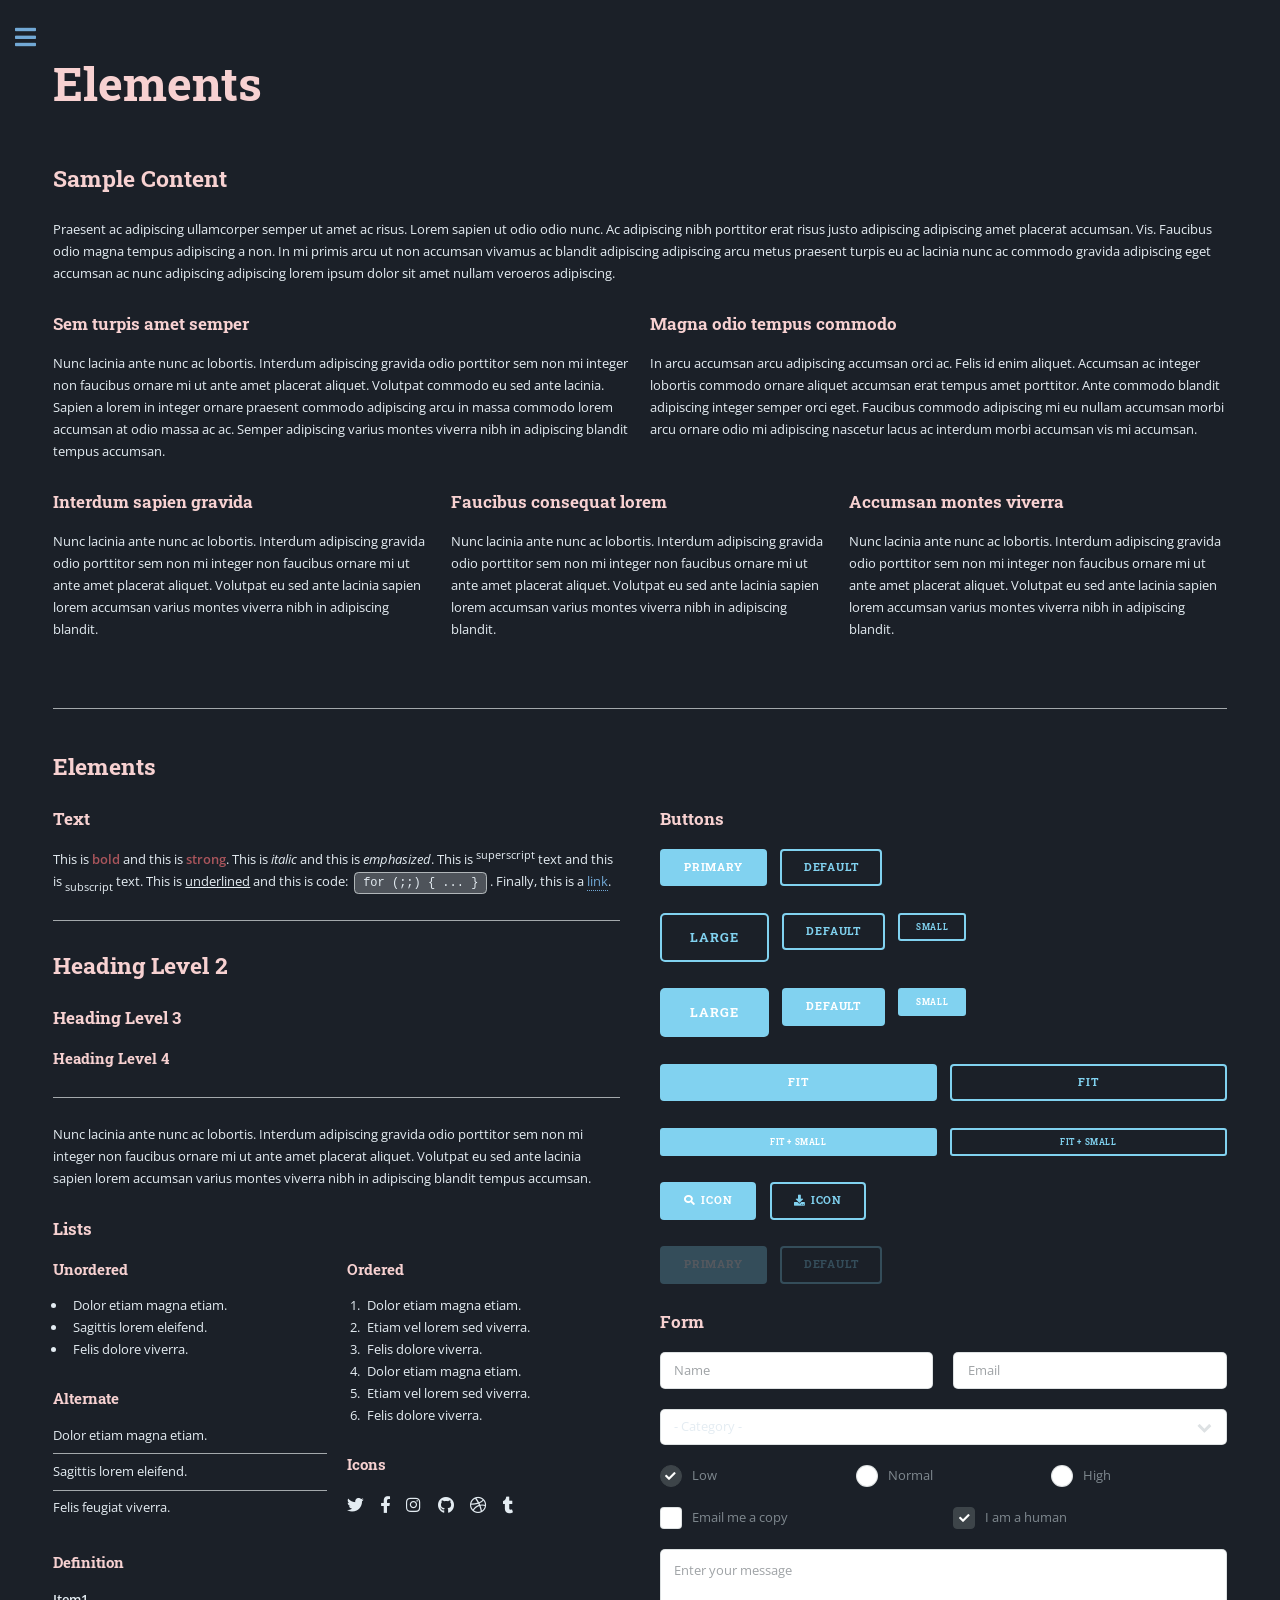
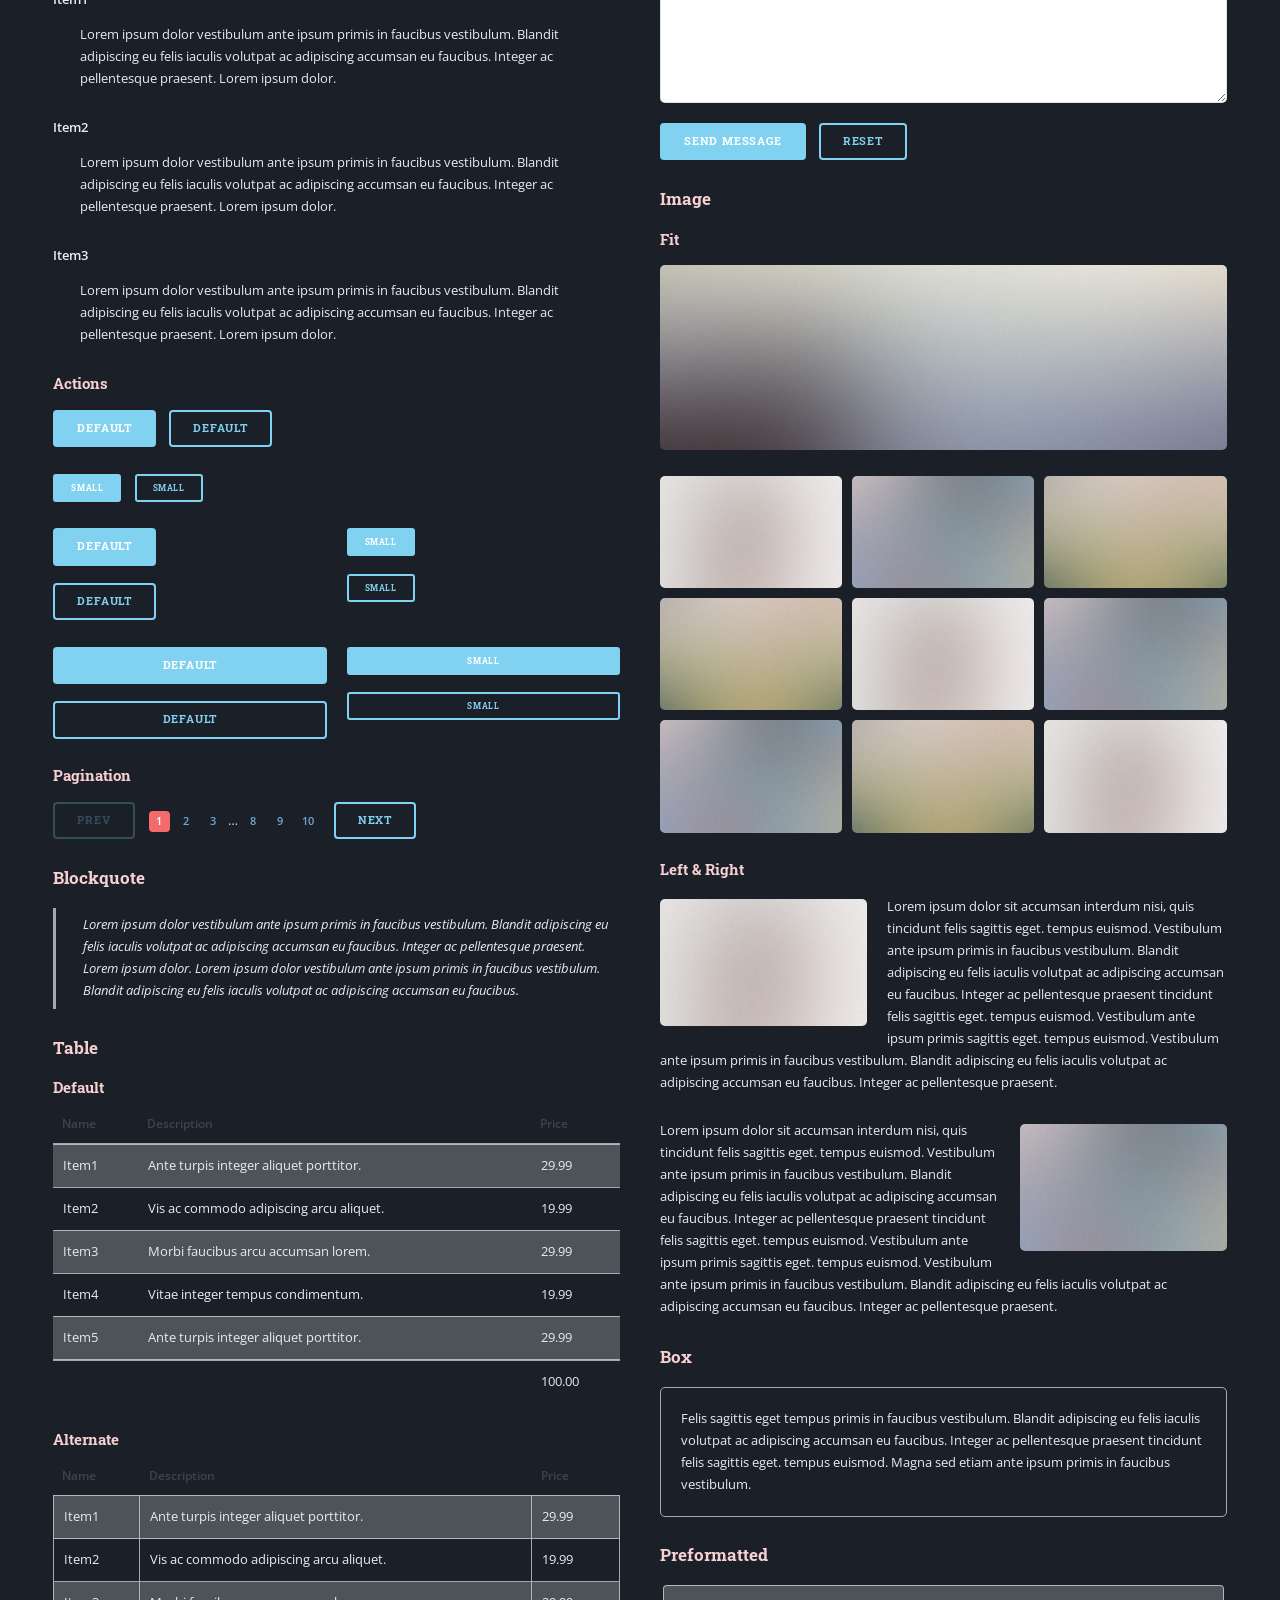
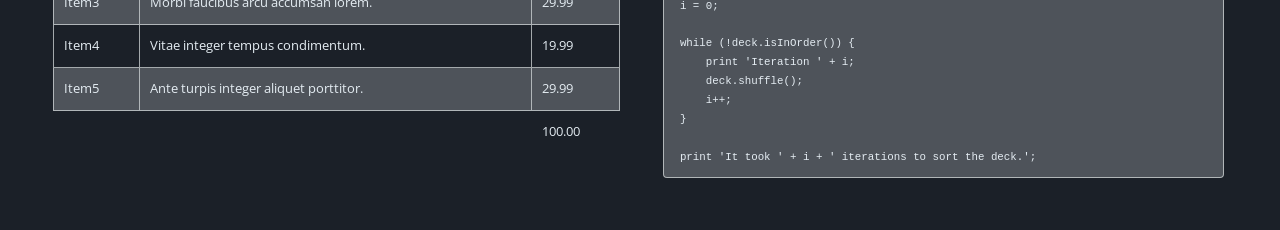
==== commit 86385f6b: "not a clue" ====
--- a/html5up-editorial/elements.html
+++ b/html5up-editorial/elements.html
@@ -478,7 +478,7 @@
 							<!-- Section -->
 								<section>
 									<header class="major">
-										<h2>Ante interdum</h2>
+										<h2>Links and Resources</h2>
 									</header>
 									<div class="mini-posts">
 										<article>
--- a/html5up-editorial/assets/css/main.css
+++ b/html5up-editorial/assets/css/main.css
@@ -115,13 +115,13 @@
   color: #72a8d5;
   text-decoration: none; }
   a:hover {
-    border-bottom-color: #171b1e;
-    color: #171b1e !important; }
+    border-bottom-color: color: #aa555c;
+    color: color: #aa555c; !important; }
     a:hover strong {
       color: inherit; }
 
 strong, b {
-  color: #3d4449;
+  color: #aa555c;
   font-weight: 600; }
 
 em, i {
@@ -131,7 +131,7 @@
   margin: 0 0 2em 0; }
 
 h1, h2, h3, h4, h5, h6 {
-  color: #3d4449;
+  color: #f7d1d1;
   font-family: "Roboto Slab", serif;
   font-weight: 700;
   line-height: 1.5;
@@ -998,7 +998,7 @@
   text-transform: uppercase; }
 
 header.major > :last-child {
-  border-bottom: solid 3px #f9caca;
+  border-bottom: solid 3px #d38d8d;
   display: inline-block;
   margin: 0 0 2em 0;
   padding: 0 0.75em 0.5em 0; }
@@ -1056,8 +1056,8 @@
   input[type="url"]:focus,
   select:focus,
   textarea:focus {
-    border-color: #f56a6a;
-    box-shadow: 0 0 0 1px #f56a6a; }
+    border-color: #d38d8d;
+    box-shadow: 0 0 0 1px #d38d8d; }
 
 select {
   background-image: url("data:image/svg+xml;charset=utf8,%3Csvg xmlns='http://www.w3.org/2000/svg' width='40' height='40' preserveAspectRatio='none' viewBox='0 0 40 40'%3E%3Cpath d='M9.4,12.3l10.4,10.4l10.4-10.4c0.2-0.2,0.5-0.4,0.9-0.4c0.3,0,0.6,0.1,0.9,0.4l3.3,3.3c0.2,0.2,0.4,0.5,0.4,0.9 c0,0.4-0.1,0.6-0.4,0.9L20.7,31.9c-0.2,0.2-0.5,0.4-0.9,0.4c-0.3,0-0.6-0.1-0.9-0.4L4.3,17.3c-0.2-0.2-0.4-0.5-0.4-0.9 c0-0.4,0.1-0.6,0.4-0.9l3.3-3.3c0.2-0.2,0.5-0.4,0.9-0.4S9.1,12.1,9.4,12.3z' fill='rgba(210, 215, 217, 0.75)' /%3E%3C/svg%3E");
@@ -1495,8 +1495,8 @@
   background-color: transparent;
   border-radius: 0.375em;
   border: 0;
-  box-shadow: inset 0 0 0 2px #f56a6a;
-  color: #f56a6a !important;
+  box-shadow: inset 0 0 0 2px #81d2f0;
+  color: #81d2f0 !important;
   cursor: pointer;
   display: inline-block;
   font-family: "Roboto Slab", serif;
@@ -1553,7 +1553,7 @@
   input[type="button"].primary,
   button.primary,
   .button.primary {
-    background-color: #f56a6a;
+    background-color: #81d2f0;
     box-shadow: none;
     color: #ffffff !important; }
     input[type="submit"].primary:hover,
@@ -1561,13 +1561,13 @@
     input[type="button"].primary:hover,
     button.primary:hover,
     .button.primary:hover {
-      background-color: #f67878; }
+      background-color: #81d2f0; }
     input[type="submit"].primary:active,
     input[type="reset"].primary:active,
     input[type="button"].primary:active,
     button.primary:active,
     .button.primary:active {
-      background-color: #f45c5c; }
+      background-color: #81d2f0; }
   input[type="submit"].disabled, input[type="submit"]:disabled,
   input[type="reset"].disabled,
   input[type="reset"]:disabled,
@@ -1642,7 +1642,7 @@
       text-align: center;
       width: 10em; }
       .features article .icon:before {
-        color: #f56a6a;
+        color: #81d2f0;
         font-size: 2.75rem;
         position: relative;
         top: 0.05em; }
@@ -2000,24 +2000,24 @@
     margin-left: -26em; }
   @media screen and (max-width: 1680px) {
     #sidebar {
-      width: 24em; }
+      width: 30em; }
       #sidebar > .inner {
         padding: 1.66667em 1.66667em 1.33333em 1.66667em ;
-        width: 24em; }
+        width: 30em; }
         #sidebar > .inner > .alt {
           margin: -1.66667em 0 3.33333em -1.66667em;
           padding: 1.66667em;
           width: calc(100% + 3.33333em); }
       #sidebar .toggle {
         height: 6.25em;
-        left: 24em;
+        left: 30em;
         line-height: 6.25em;
         text-indent: 5em;
         width: 5em; }
         #sidebar .toggle:before {
           font-size: 1.5rem; }
       #sidebar.inactive {
-        margin-left: -24em; } }
+        margin-left: -30em; } }
   @media screen and (max-width: 1280px) {
     #sidebar {
       box-shadow: 0 0 5em 0 rgba(0, 0, 0, 0.175);
@@ -2075,7 +2075,7 @@
   display: -webkit-flex;
   display: -ms-flex;
   display: flex;
-  border-bottom: solid 5px #f9caca;
+  border-bottom: solid 5px #d38d8d;
   padding: 6em 0 1em 0;
   position: relative; }
   #header > * {
